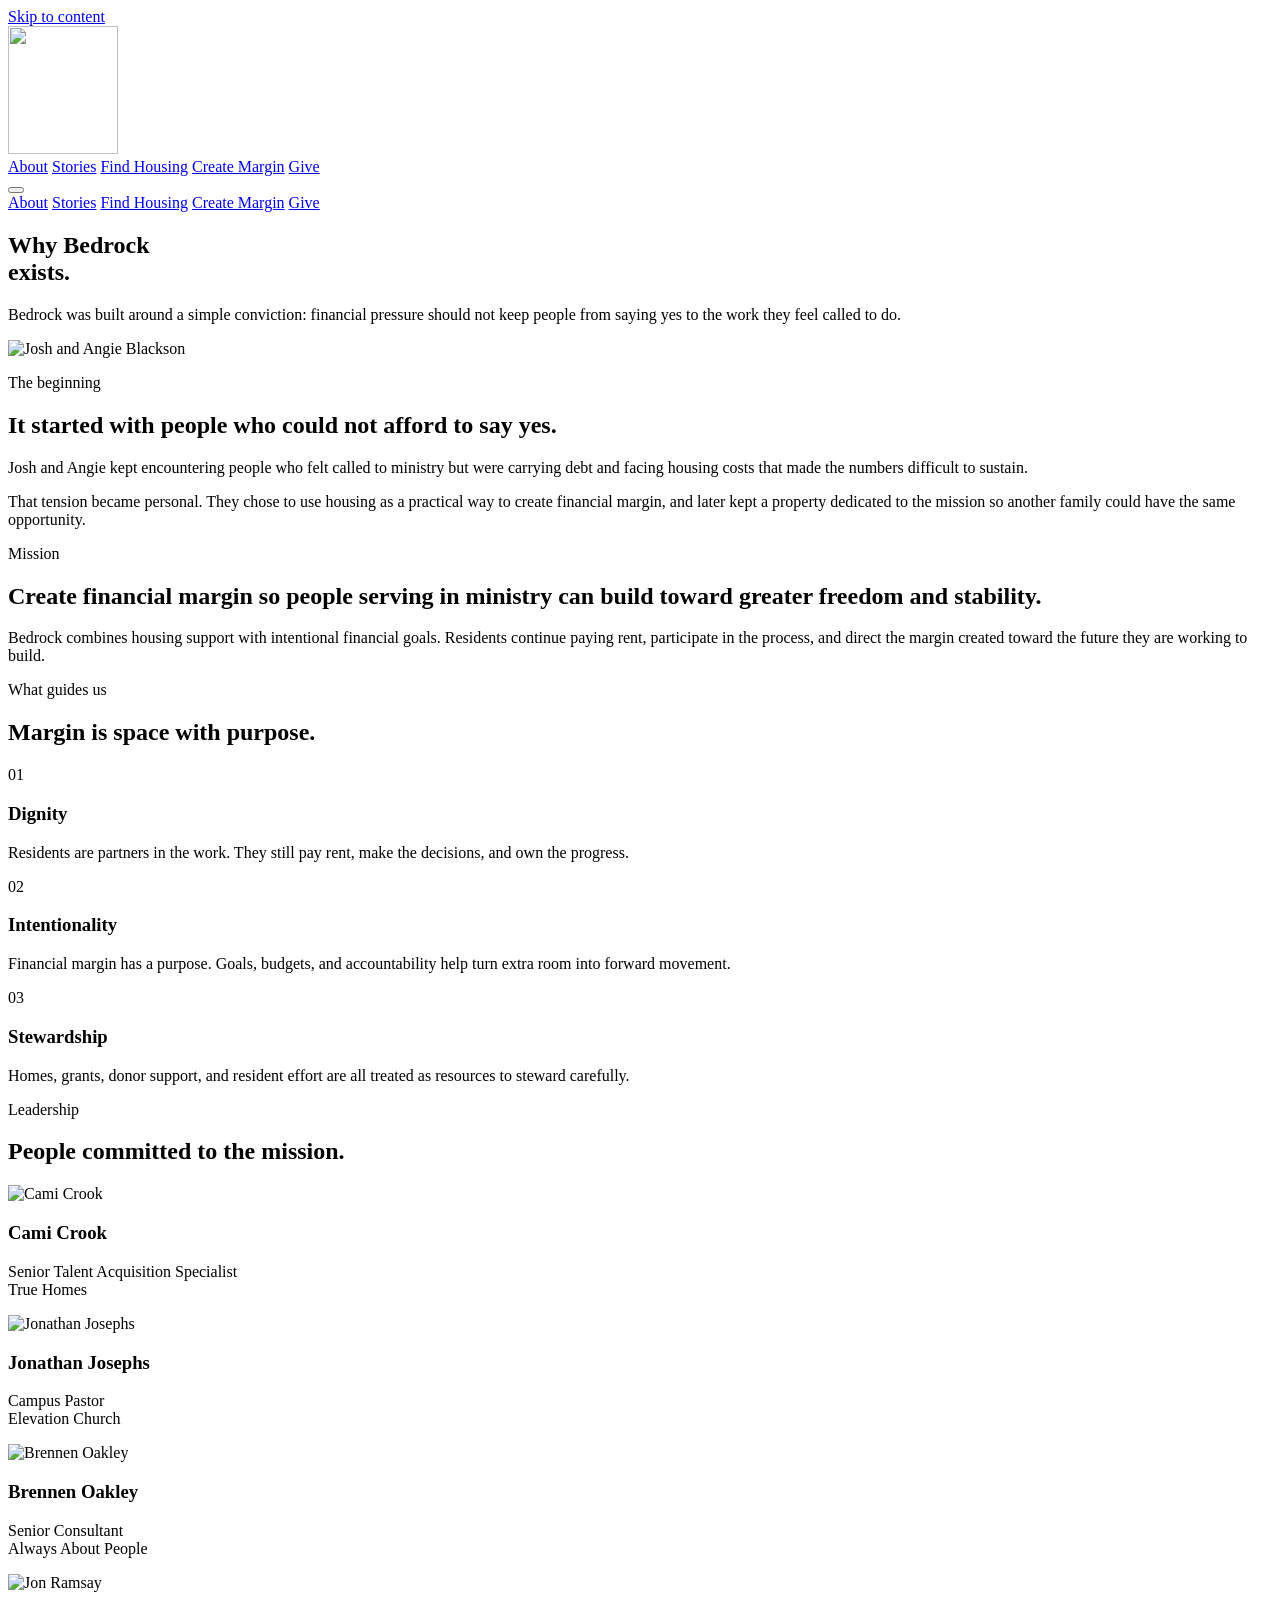
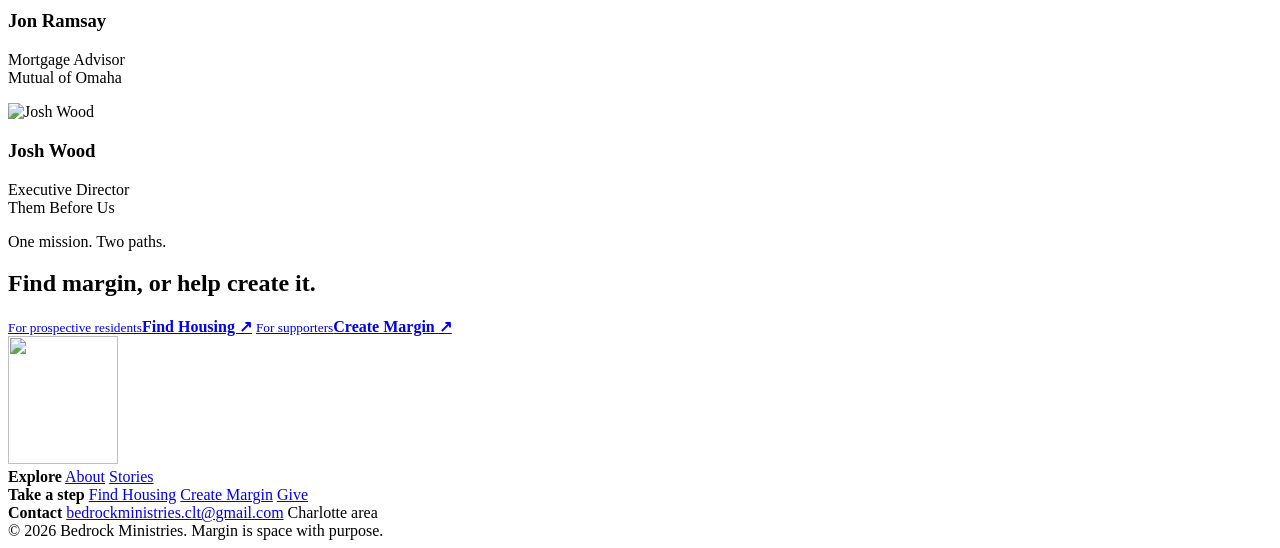
==== about.html @ 6fa2de80 "First Website Upload" ====
<!DOCTYPE html>

<html lang="en">
<head>
<meta charset="utf-8"/>
<meta content="width=device-width, initial-scale=1" name="viewport"/>
<title>About | Bedrock Ministries</title>
<meta content="Learn why Bedrock Ministries exists, meet its founders and board, and understand the mission behind creating financial margin." name="description"/>
<link href="css/styles.css" rel="stylesheet"/>
</head>
<body>
<div class="site-shell"><a class="skip-link" href="#main-content">Skip to content</a>
<header class="site-header">
<div class="wrap header-inner">
<a aria-label="Bedrock Ministries home" class="logo-mark" href="index.html">
<img alt="" decoding="async" height="128" src="images/logo/bedrock-b-blue.svg" width="110"/>
</a>
<nav aria-label="Primary navigation" class="desktop-nav">
<a href="about.html">About</a>
<a href="stories.html">Stories</a>
<a href="find-housing.html">Find Housing</a>
<a href="create-margin.html">Create Margin</a>
<a class="button" href="https://donate.overflow.co/bedrockministries" rel="noopener" target="_blank">Give</a>
</nav>
<button aria-controls="mobile-nav" aria-expanded="false" aria-label="Open navigation" class="menu-toggle" type="button">
<span></span><span></span>
</button>
</div>
<nav aria-label="Mobile navigation" class="mobile-nav" id="mobile-nav">
<a href="about.html">About</a>
<a href="stories.html">Stories</a>
<a href="find-housing.html">Find Housing</a>
<a href="create-margin.html">Create Margin</a>
<a class="button" href="https://donate.overflow.co/bedrockministries" rel="noopener" target="_blank">Give</a>
</nav>
</header>
<main id="main-content">
<section class="page-hero">
<div class="wrap page-hero-grid">
<h1 class="display" data-reveal="">Why Bedrock<br/>exists.</h1>
<div class="side-copy" data-reveal="">
<p>Bedrock was built around a simple conviction: financial pressure should not keep people from saying yes to the work they feel called to do.</p>
</div>
</div>
</section>
<section class="section-tight">
<div class="wrap photo-copy" data-reveal="">
<div class="photo"><img alt="Josh and Angie Blackson" decoding="async" height="902" loading="lazy" src="images/founders/josh-angie.webp" width="1200"/></div>
<div class="copy stone-section">
<p class="eyebrow">The beginning</p>
<h2>It started with people who could not afford to say yes.</h2>
<p>Josh and Angie kept encountering people who felt called to ministry but were carrying debt and facing housing costs that made the numbers difficult to sustain.</p>
<p>That tension became personal. They chose to use housing as a practical way to create financial margin, and later kept a property dedicated to the mission so another family could have the same opportunity.</p>
</div>
</div>
</section>
<section class="section">
<div class="wrap">
<div class="split">
<p class="eyebrow" data-reveal="">Mission</p>
<div class="split-copy" data-reveal="">
<h2 class="display">Create financial margin so people serving in ministry can build toward greater freedom and stability.</h2>
<p>Bedrock combines housing support with intentional financial goals. Residents continue paying rent, participate in the process, and direct the margin created toward the future they are working to build.</p>
</div>
</div>
</div>
</section>
<section class="section blue-section">
<div class="wrap">
<div class="split mb-70">
<p class="eyebrow" data-reveal="">What guides us</p>
<h2 class="display" data-reveal="">Margin is space with purpose.</h2>
</div>
<div class="rule-grid three" data-reveal="">
<div class="rule-card"><span class="num">01</span><h3>Dignity</h3><p>Residents are partners in the work. They still pay rent, make the decisions, and own the progress.</p></div>
<div class="rule-card"><span class="num">02</span><h3>Intentionality</h3><p>Financial margin has a purpose. Goals, budgets, and accountability help turn extra room into forward movement.</p></div>
<div class="rule-card"><span class="num">03</span><h3>Stewardship</h3><p>Homes, grants, donor support, and resident effort are all treated as resources to steward carefully.</p></div>
</div>
</div>
</section>
<section class="section">
<div class="wrap">
<div class="split mb-70">
<p class="eyebrow" data-reveal="">Leadership</p>
<h2 class="display" data-reveal="">People committed to the mission.</h2>
</div>
<div class="board-grid">
<article class="board-card" data-reveal=""><img alt="Cami Crook" decoding="async" height="541" loading="lazy" src="images/board/cami-crook.webp" width="720"/><h3>Cami Crook</h3><p>Senior Talent Acquisition Specialist<br/>True Homes</p></article>
<article class="board-card" data-reveal=""><img alt="Jonathan Josephs" decoding="async" height="541" loading="lazy" src="images/board/jonathan-josephs.webp" width="720"/><h3>Jonathan Josephs</h3><p>Campus Pastor<br/>Elevation Church</p></article>
<article class="board-card" data-reveal=""><img alt="Brennen Oakley" decoding="async" height="541" loading="lazy" src="images/board/brennen-oakley.webp" width="719"/><h3>Brennen Oakley</h3><p>Senior Consultant<br/>Always About People</p></article>
<article class="board-card" data-reveal=""><img alt="Jon Ramsay" decoding="async" height="541" loading="lazy" src="images/board/jon-ramsay.webp" width="720"/><h3>Jon Ramsay</h3><p>Mortgage Advisor<br/>Mutual of Omaha</p></article>
<article class="board-card" data-reveal=""><img alt="Josh Wood" decoding="async" height="541" loading="lazy" src="images/board/josh-wood.webp" width="720"/><h3>Josh Wood</h3><p>Executive Director<br/>Them Before Us</p></article>
</div>
</div>
</section>
<section class="cta-panel">
<div class="wrap">
<p class="eyebrow" data-reveal="">One mission. Two paths.</p>
<h2 class="display" data-reveal="">Find margin, or help create it.</h2>
<div class="cta-row" data-reveal="">
<a href="find-housing.html"><small>For prospective residents</small><strong>Find Housing <span>↗</span></strong></a>
<a href="create-margin.html"><small>For supporters</small><strong>Create Margin <span>↗</span></strong></a>
</div>
</div>
</section>
</main>
<footer class="site-footer">
<div class="wrap">
<div class="footer-top">
<a aria-label="Bedrock Ministries home" class="footer-mark" href="index.html">
<img alt="" decoding="async" height="128" src="images/logo/bedrock-b-cream.svg" width="110"/>
</a>
<div class="footer-links">
<div class="footer-col">
<strong>Explore</strong>
<a href="about.html">About</a>
<a href="stories.html">Stories</a>
</div>
<div class="footer-col">
<strong>Take a step</strong>
<a href="find-housing.html">Find Housing</a>
<a href="create-margin.html">Create Margin</a>
<a href="https://donate.overflow.co/bedrockministries" rel="noopener" target="_blank">Give</a>
</div>
<div class="footer-col">
<strong>Contact</strong>
<a href="mailto:bedrockministries.clt@gmail.com">bedrockministries.clt@gmail.com</a>
<span>Charlotte area</span>
</div>
</div>
</div>
<div class="footer-bottom">© 2026 Bedrock Ministries. Margin is space with purpose.</div>
</div>
</footer>
</div>
<script src="js/main.js"></script>
</body>
</html>
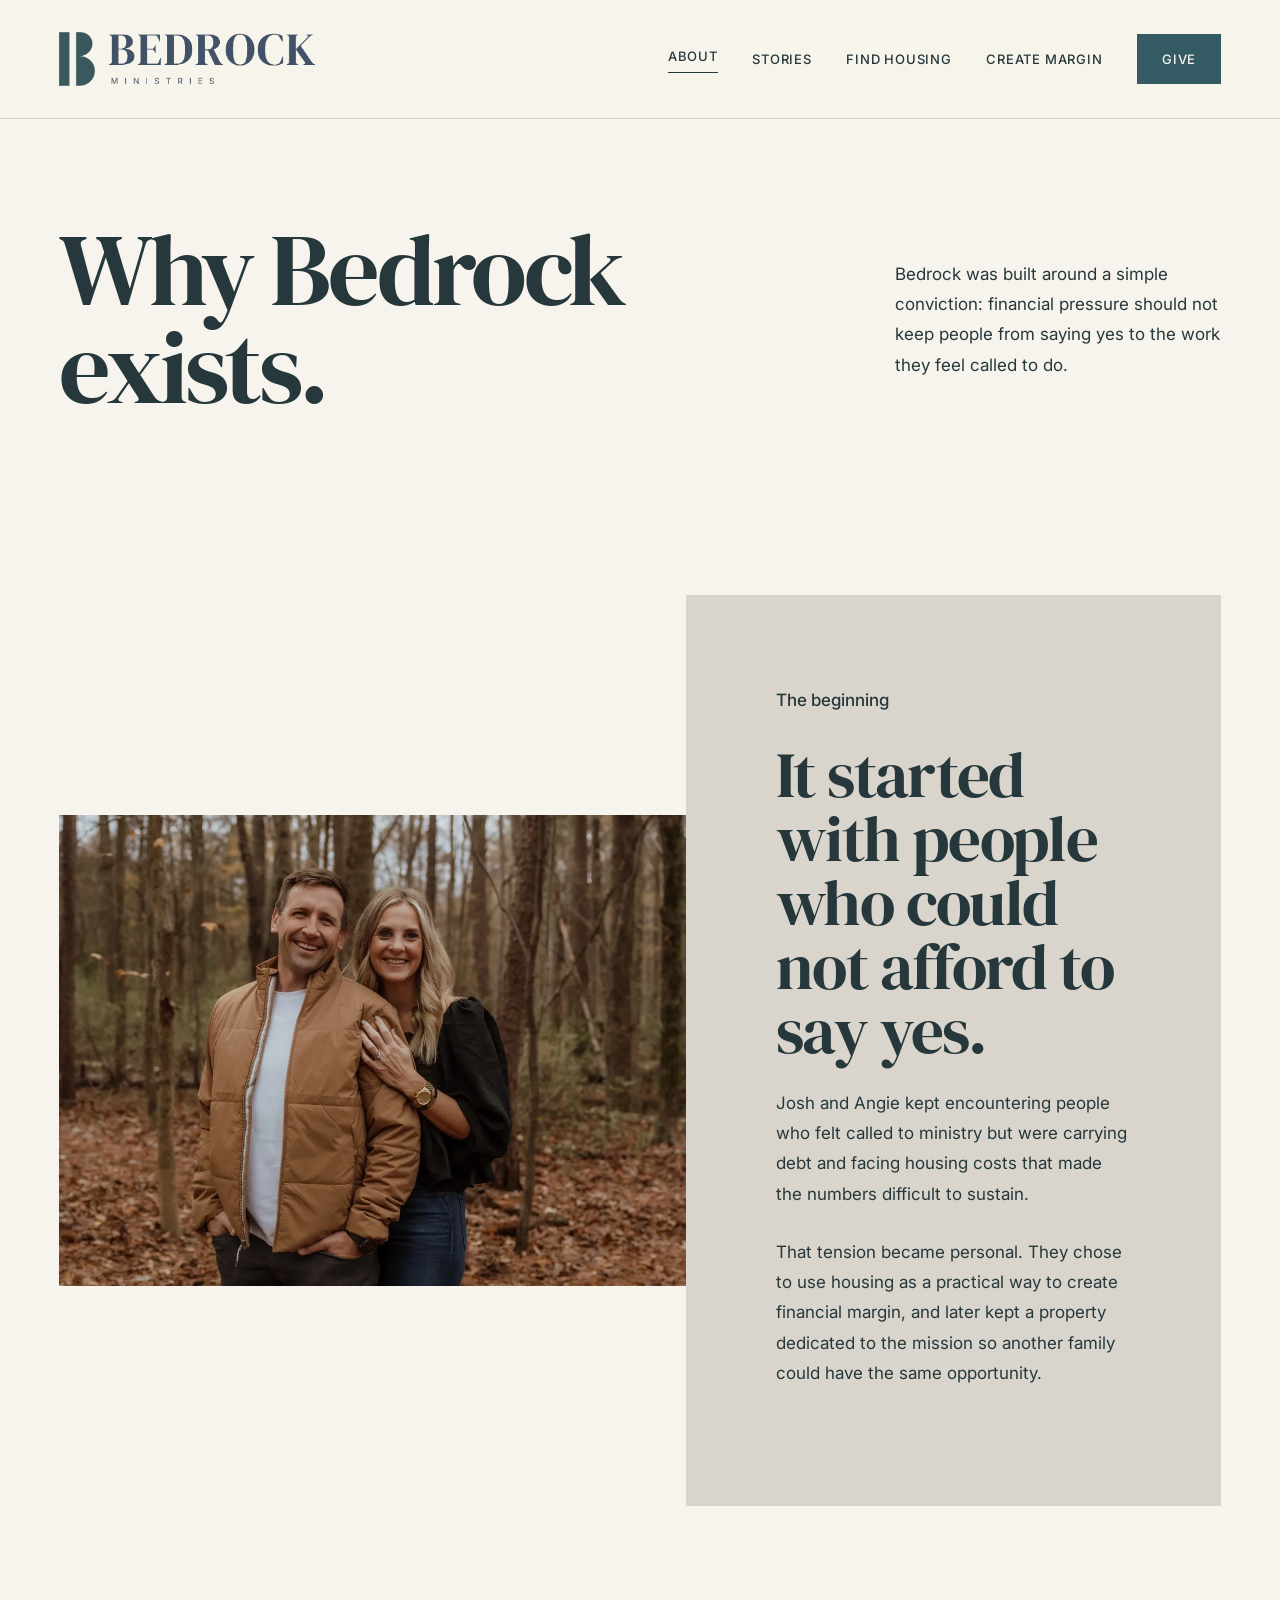
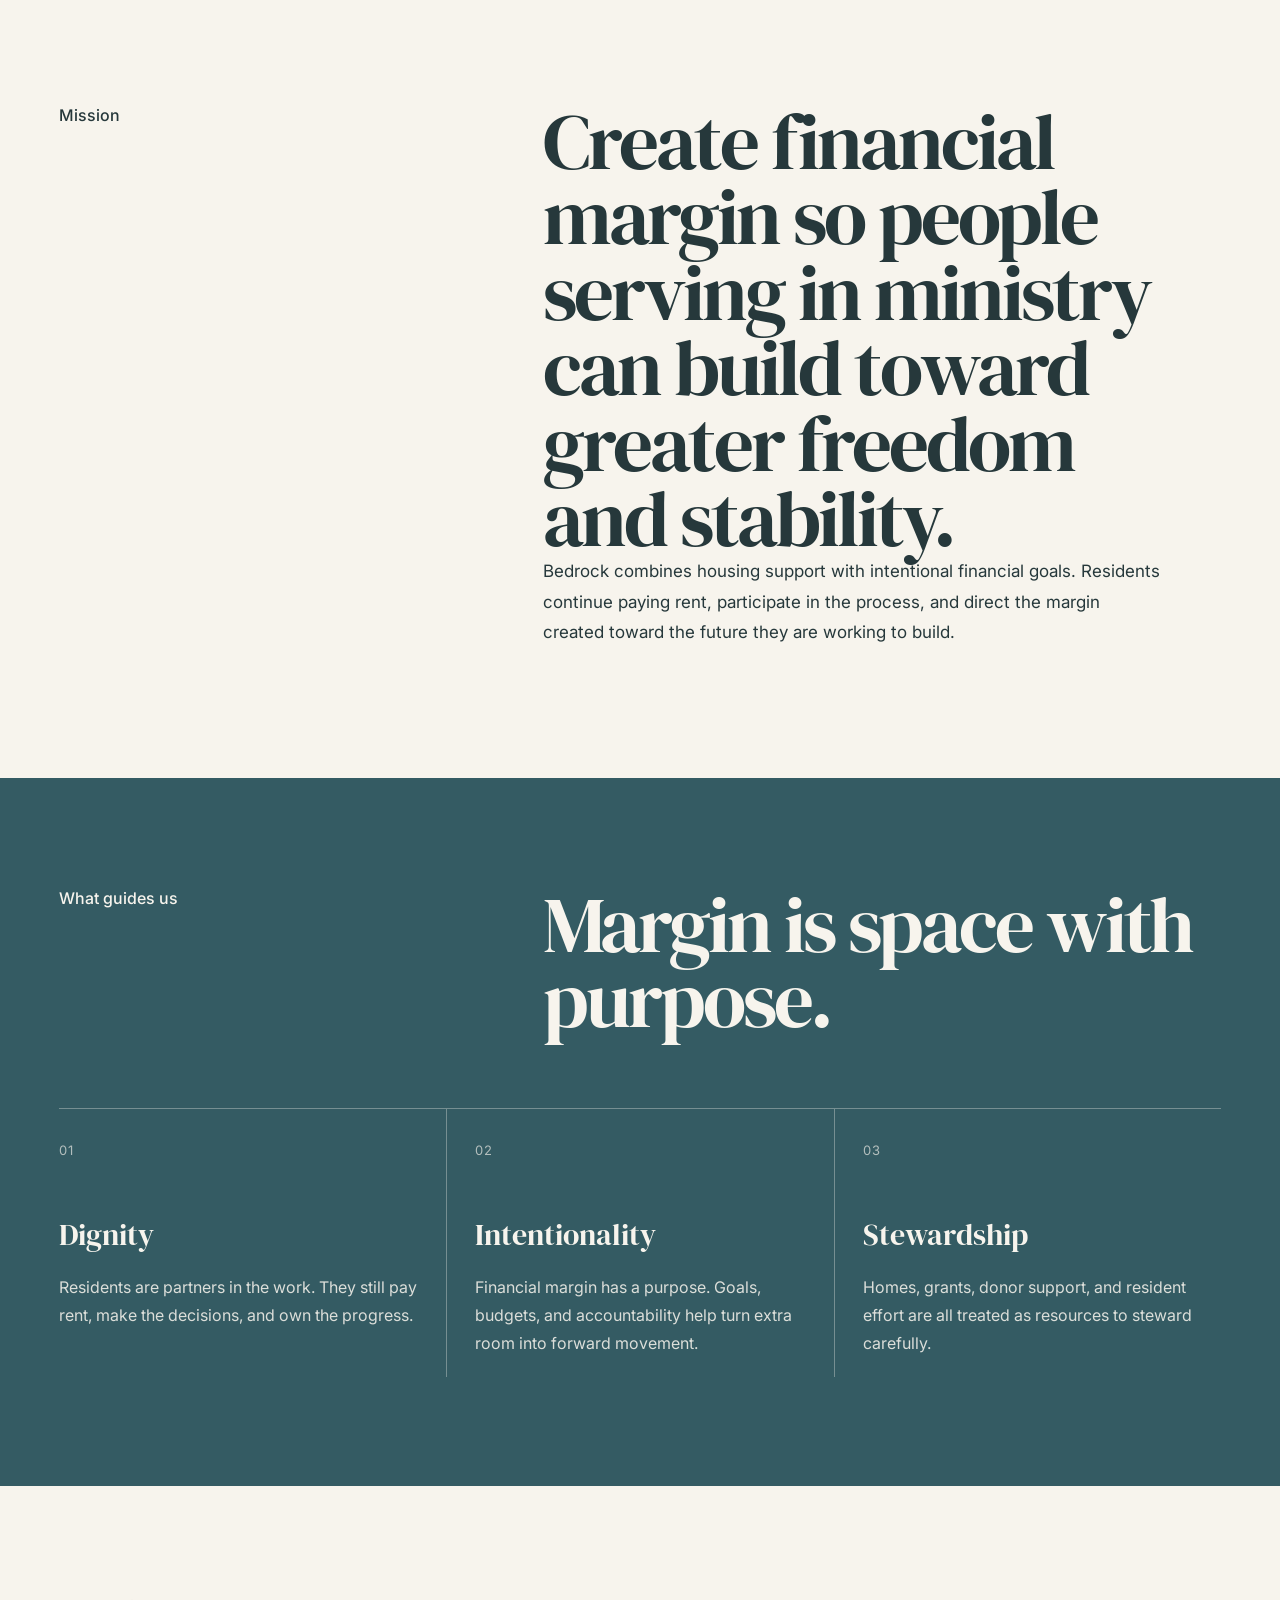
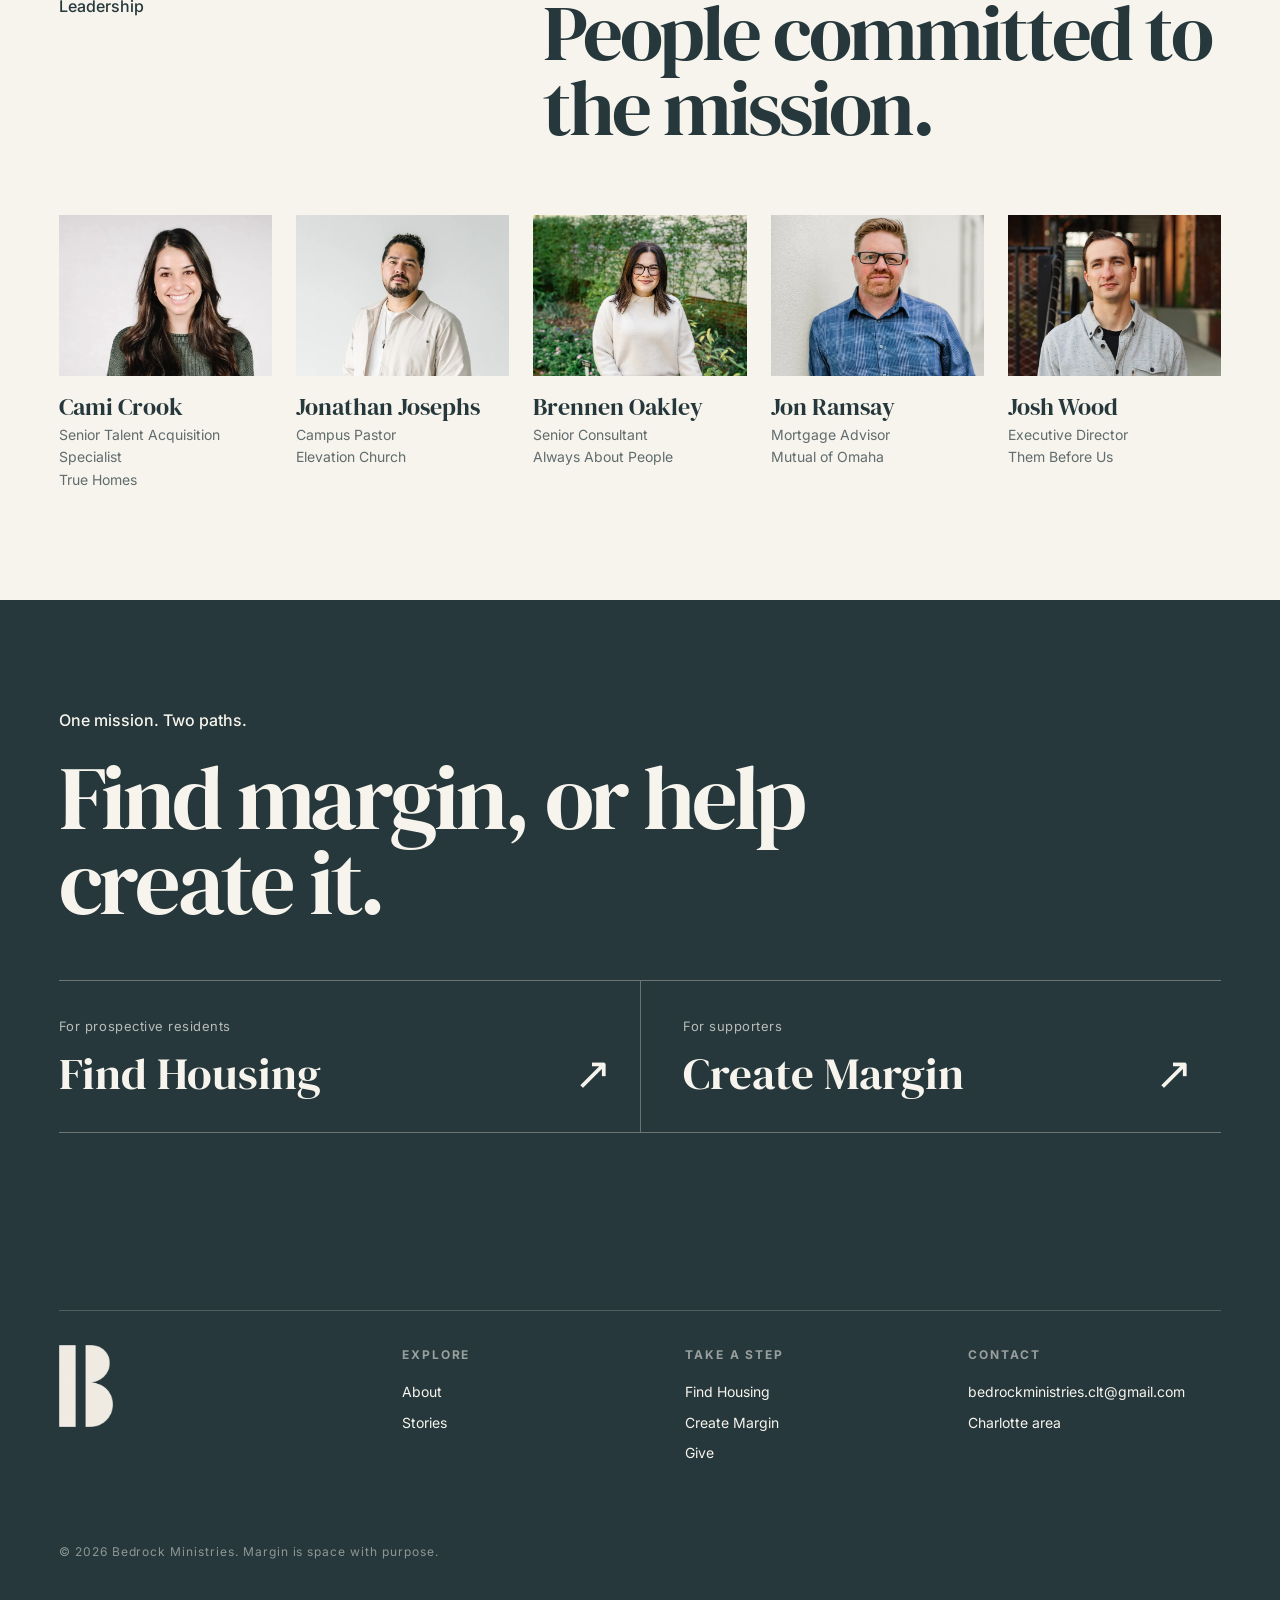
==== commit 29006df7: "second draft web" ====
--- a/about.html
+++ b/about.html
@@ -13,7 +13,7 @@
 <header class="site-header">
 <div class="wrap header-inner">
 <a aria-label="Bedrock Ministries home" class="logo-mark" href="index.html">
-<img alt="" decoding="async" height="128" src="images/logo/bedrock-b-blue.svg" width="110"/>
+<img alt="Bedrock Ministries" decoding="async" height="252" src="images/logo/bedrock-logo-blue.png" width="1200"/>
 </a>
 <nav aria-label="Primary navigation" class="desktop-nav">
 <a href="about.html">About</a>
@@ -47,7 +47,7 @@
 <div class="wrap photo-copy" data-reveal="">
 <div class="photo"><img alt="Josh and Angie Blackson" decoding="async" height="902" loading="lazy" src="images/founders/josh-angie.webp" width="1200"/></div>
 <div class="copy stone-section">
-<p class="eyebrow">The beginning</p>
+<p class="section-label">The beginning</p>
 <h2>It started with people who could not afford to say yes.</h2>
 <p>Josh and Angie kept encountering people who felt called to ministry but were carrying debt and facing housing costs that made the numbers difficult to sustain.</p>
 <p>That tension became personal. They chose to use housing as a practical way to create financial margin, and later kept a property dedicated to the mission so another family could have the same opportunity.</p>
@@ -57,7 +57,7 @@
 <section class="section">
 <div class="wrap">
 <div class="split">
-<p class="eyebrow" data-reveal="">Mission</p>
+<p class="section-label" data-reveal="">Mission</p>
 <div class="split-copy" data-reveal="">
 <h2 class="display">Create financial margin so people serving in ministry can build toward greater freedom and stability.</h2>
 <p>Bedrock combines housing support with intentional financial goals. Residents continue paying rent, participate in the process, and direct the margin created toward the future they are working to build.</p>
@@ -68,7 +68,7 @@
 <section class="section blue-section">
 <div class="wrap">
 <div class="split mb-70">
-<p class="eyebrow" data-reveal="">What guides us</p>
+<p class="section-label" data-reveal="">What guides us</p>
 <h2 class="display" data-reveal="">Margin is space with purpose.</h2>
 </div>
 <div class="rule-grid three" data-reveal="">
@@ -81,7 +81,7 @@
 <section class="section">
 <div class="wrap">
 <div class="split mb-70">
-<p class="eyebrow" data-reveal="">Leadership</p>
+<p class="section-label" data-reveal="">Leadership</p>
 <h2 class="display" data-reveal="">People committed to the mission.</h2>
 </div>
 <div class="board-grid">
@@ -95,7 +95,7 @@
 </section>
 <section class="cta-panel">
 <div class="wrap">
-<p class="eyebrow" data-reveal="">One mission. Two paths.</p>
+<p class="section-label" data-reveal="">One mission. Two paths.</p>
 <h2 class="display" data-reveal="">Find margin, or help create it.</h2>
 <div class="cta-row" data-reveal="">
 <a href="find-housing.html"><small>For prospective residents</small><strong>Find Housing <span>↗</span></strong></a>
@@ -108,7 +108,7 @@
 <div class="wrap">
 <div class="footer-top">
 <a aria-label="Bedrock Ministries home" class="footer-mark" href="index.html">
-<img alt="" decoding="async" height="128" src="images/logo/bedrock-b-cream.svg" width="110"/>
+<img alt="Bedrock Ministries" decoding="async" height="909" src="images/logo/bedrock-b-cream.png" width="592"/>
 </a>
 <div class="footer-links">
 <div class="footer-col">
--- a/css/styles.css
+++ b/css/styles.css
@@ -0,0 +1,1004 @@
+
+@import url('https://fonts.googleapis.com/css2?family=DM+Serif+Display:ital@0;1&family=Inter:wght@300;400;500;600&display=swap');
+
+:root {
+  --blue: #345B63;
+  --slate: #26383B;
+  --cream: #F7F4ED;
+  --sage: #8E9D83;
+  --clay: #99725F;
+  --stone: #D9D5CC;
+  --white: #FFFFFF;
+  --serif: 'DM Serif Display', Georgia, serif;
+  --sans: 'Inter', Arial, sans-serif;
+  --max: 1400px;
+  --gutter: clamp(22px, 5vw, 78px);
+  --section: clamp(86px, 10vw, 160px);
+}
+
+* { box-sizing: border-box; }
+html { scroll-behavior: smooth; }
+html, body { width: 100%; }
+body {
+  margin: 0;
+  background: var(--cream);
+  color: var(--slate);
+  font-family: var(--sans);
+  line-height: 1.65;
+  text-rendering: optimizeLegibility;
+}
+body.menu-open { overflow: hidden; }
+img { max-width: 100%; }
+a { color: inherit; text-decoration: none; }
+button, input, textarea, select { font: inherit; }
+
+
+.skip-link {
+  position: fixed;
+  top: 12px;
+  left: 12px;
+  z-index: 1000;
+  padding: 10px 14px;
+  background: var(--slate);
+  color: var(--cream);
+  font-size: 12px;
+  transform: translateY(-160%);
+  transition: transform .18s ease;
+}
+.skip-link:focus { transform: translateY(0); }
+
+:where(a, button, summary):focus-visible {
+  outline: 2px solid var(--clay);
+  outline-offset: 4px;
+}
+
+.desktop-nav a[aria-current="page"]:not(.button) {
+  border-bottom: 1px solid currentColor;
+  padding-bottom: 5px;
+}
+
+.menu-toggle[aria-expanded="true"] span:first-child { transform: translateY(3.5px) rotate(45deg); }
+.menu-toggle[aria-expanded="true"] span:last-child { transform: translateY(-3.5px) rotate(-45deg); }
+
+.site-shell { min-height: 100vh; overflow-x: clip; }
+.wrap { width: min(var(--max), calc(100% - (var(--gutter) * 2))); margin: 0 auto; }
+
+.eyebrow {
+  display: inline-flex;
+  align-items: center;
+  gap: 16px;
+  margin: 0 0 28px;
+  font-size: 11px;
+  font-weight: 600;
+  letter-spacing: .18em;
+  text-transform: uppercase;
+}
+.eyebrow::after {
+  content: "";
+  width: 58px;
+  height: 1px;
+  background: currentColor;
+  opacity: .32;
+}
+.display {
+  font-family: var(--serif);
+  font-weight: 400;
+  letter-spacing: -.038em;
+  line-height: .95;
+}
+.text-link {
+  display: inline-flex;
+  align-items: center;
+  gap: 12px;
+  padding-bottom: 4px;
+  border-bottom: 1px solid currentColor;
+  font-size: 12px;
+  font-weight: 600;
+  letter-spacing: .12em;
+  text-transform: uppercase;
+  transition: gap .2s ease, opacity .2s ease;
+}
+.text-link:hover { gap: 18px; opacity: .72; }
+
+.button {
+  display: inline-flex;
+  justify-content: center;
+  align-items: center;
+  gap: 10px;
+  min-height: 48px;
+  padding: 0 22px;
+  border: 1px solid var(--blue);
+  background: var(--blue);
+  color: var(--cream);
+  font-size: 11px;
+  font-weight: 600;
+  letter-spacing: .12em;
+  text-transform: uppercase;
+  transition: transform .2s ease, background .2s ease;
+}
+.button:hover { transform: translateY(-1px); background: var(--slate); }
+.button.light { border-color: var(--cream); background: var(--cream); color: var(--slate); }
+.button.outline { background: transparent; color: var(--slate); }
+
+/* Header */
+.site-header {
+  position: relative;
+  z-index: 50;
+  border-bottom: 1px solid rgba(38,56,59,.17);
+  background: rgba(247,244,237,.97);
+}
+.header-inner {
+  min-height: 92px;
+  display: flex;
+  align-items: center;
+  justify-content: space-between;
+  gap: 38px;
+}
+.logo-mark {
+  display: block;
+  width: 46px;
+  height: 54px;
+  flex: 0 0 auto;
+}
+.logo-mark img { width: 100%; height: 100%; display: block; }
+.desktop-nav { display: flex; align-items: center; gap: clamp(20px, 2.7vw, 43px); }
+.desktop-nav a {
+  font-size: 11px;
+  font-weight: 500;
+  letter-spacing: .08em;
+  text-transform: uppercase;
+}
+.desktop-nav a:not(.button):hover { opacity: .6; }
+.desktop-nav .button { min-height: 44px; padding-inline: 19px; }
+.menu-toggle {
+  display: none;
+  width: 44px;
+  height: 44px;
+  border: 0;
+  background: transparent;
+  cursor: pointer;
+  color: var(--slate);
+}
+.menu-toggle span {
+  display: block;
+  width: 25px;
+  height: 1px;
+  margin: 6px auto;
+  background: currentColor;
+  transition: transform .2s ease;
+}
+.mobile-nav {
+  display: none;
+  max-height: calc(100vh - 76px);
+  overflow-y: auto;
+  padding: 24px var(--gutter) 42px;
+  border-top: 1px solid rgba(38,56,59,.14);
+  background: var(--cream);
+}
+.mobile-nav a {
+  display: block;
+  padding: 15px 0;
+  border-bottom: 1px solid rgba(38,56,59,.12);
+  font-family: var(--serif);
+  font-size: 31px;
+}
+.mobile-nav .button {
+  display: flex;
+  margin-top: 22px;
+  font-family: var(--sans);
+  font-size: 11px;
+  border-bottom: 1px solid var(--blue);
+}
+
+/* Generic page hero */
+.page-hero {
+  padding: clamp(70px, 9vw, 135px) 0 clamp(68px, 8vw, 112px);
+}
+.page-hero-grid {
+  display: grid;
+  grid-template-columns: minmax(0,1.55fr) minmax(280px,.7fr);
+  gap: clamp(55px, 9vw, 150px);
+  align-items: end;
+}
+.page-hero h1 {
+  margin: 0;
+  max-width: 950px;
+  font-size: clamp(62px, 8vw, 128px);
+}
+.page-hero .side-copy { max-width: 390px; padding-bottom: 8px; }
+.page-hero .side-copy p { margin: 0 0 28px; font-size: 15px; line-height: 1.8; }
+
+.full-bleed-image,
+.hero-image {
+  width: min(var(--max), calc(100% - (var(--gutter) * 2)));
+  margin: 0 auto;
+  overflow: hidden;
+}
+.hero-image { height: clamp(390px, 53vw, 730px); }
+.hero-image img, .full-bleed-image img {
+  width: 100%; height: 100%; object-fit: cover; display: block;
+}
+
+.section { padding: var(--section) 0; }
+.section-tight { padding: clamp(70px, 8vw, 110px) 0; }
+.blue-section { background: var(--blue); color: var(--cream); }
+.slate-section { background: var(--slate); color: var(--cream); }
+.stone-section { background: var(--stone); }
+.sage-section { background: var(--sage); color: var(--slate); }
+
+.split {
+  display: grid;
+  grid-template-columns: .72fr 1.28fr;
+  gap: clamp(50px, 8vw, 130px);
+  align-items: start;
+}
+.split h2 {
+  margin: 0;
+  font-size: clamp(50px, 6.2vw, 90px);
+}
+.split-copy { max-width: 620px; }
+.split-copy p { margin: 0 0 22px; font-size: 15px; line-height: 1.85; }
+
+.rule-grid {
+  display: grid;
+  border-top: 1px solid rgba(38,56,59,.28);
+}
+.rule-grid.four { grid-template-columns: repeat(4, 1fr); }
+.rule-grid.three { grid-template-columns: repeat(3, 1fr); }
+.rule-card { padding: 30px 28px 20px 0; min-height: 250px; }
+.rule-card + .rule-card { padding-left: 28px; border-left: 1px solid rgba(38,56,59,.28); }
+.blue-section .rule-grid, .slate-section .rule-grid { border-color: rgba(247,244,237,.34); }
+.blue-section .rule-card + .rule-card, .slate-section .rule-card + .rule-card { border-color: rgba(247,244,237,.34); }
+.rule-card .num {
+  display: block;
+  margin-bottom: 48px;
+  font-size: 10px;
+  letter-spacing: .18em;
+  opacity: .65;
+}
+.rule-card h3 {
+  margin: 0 0 14px;
+  font-family: var(--serif);
+  font-size: 30px;
+  font-weight: 400;
+}
+.rule-card p { margin: 0; font-size: 13px; line-height: 1.75; opacity: .86; }
+
+.photo-copy {
+  display: grid;
+  grid-template-columns: 1.08fr .92fr;
+  min-height: 680px;
+}
+.photo-copy.reverse { grid-template-columns: .92fr 1.08fr; }
+.photo-copy .photo { min-height: 600px; }
+.photo-copy .photo img { width: 100%; height: 100%; object-fit: cover; display: block; }
+.photo-copy .copy {
+  display: flex;
+  flex-direction: column;
+  justify-content: center;
+  padding: clamp(50px, 7vw, 105px);
+}
+.photo-copy .copy h2 {
+  margin: 0 0 25px;
+  font-family: var(--serif);
+  font-size: clamp(46px, 5.1vw, 74px);
+  font-weight: 400;
+  line-height: .98;
+  letter-spacing: -.025em;
+}
+.photo-copy .copy p { max-width: 500px; margin: 0 0 28px; font-size: 14px; line-height: 1.85; }
+
+.stat-row {
+  display: grid;
+  grid-template-columns: repeat(3, 1fr);
+  border-top: 1px solid var(--stone);
+  border-bottom: 1px solid var(--stone);
+}
+.stat { padding: 35px 32px 35px 0; }
+.stat + .stat { padding-left: 32px; border-left: 1px solid var(--stone); }
+.stat strong {
+  display: block;
+  margin-bottom: 10px;
+  font-family: var(--serif);
+  font-size: clamp(38px, 5vw, 70px);
+  font-weight: 400;
+  line-height: 1;
+}
+.stat span { font-size: 12px; line-height: 1.6; }
+
+.story-grid {
+  display: grid;
+  grid-template-columns: repeat(2, 1fr);
+  gap: clamp(55px, 7vw, 105px);
+}
+.story-card { border-top: 1px solid var(--stone); padding-top: 18px; }
+.story-card img { width: 100%; aspect-ratio: 4 / 3.2; object-fit: cover; display: block; margin-bottom: 30px; }
+.story-card .meta { display: block; margin-bottom: 16px; padding-left: 10px; border-left: 3px solid var(--clay); color: var(--slate); font-size: 10px; font-weight: 600; letter-spacing: .16em; text-transform: uppercase; }
+.story-card h2 { margin: 0 0 17px; font-family: var(--serif); font-size: clamp(38px, 4.4vw, 58px); font-weight: 400; line-height: 1; }
+.story-card p { margin: 0; max-width: 580px; font-size: 14px; line-height: 1.8; }
+
+.board-grid {
+  display: grid;
+  grid-template-columns: repeat(5, 1fr);
+  gap: 24px;
+}
+.board-card img { width: 100%; aspect-ratio: 4 / 3; object-fit: cover; display: block; margin-bottom: 18px; }
+.board-card h3 { margin: 0 0 5px; font-family: var(--serif); font-size: 24px; font-weight: 400; line-height: 1.05; }
+.board-card p { margin: 0; font-size: 11px; line-height: 1.55; color: rgba(38,56,59,.72); }
+
+.process {
+  counter-reset: step;
+  display: grid;
+  grid-template-columns: repeat(4, 1fr);
+  border-top: 1px solid rgba(38,56,59,.3);
+}
+.process-item {
+  counter-increment: step;
+  position: relative;
+  min-height: 260px;
+  padding: 32px 28px 25px 0;
+}
+.process-item + .process-item { padding-left: 28px; border-left: 1px solid rgba(38,56,59,.3); }
+.process-item::before {
+  content: "0" counter(step);
+  display: block;
+  margin-bottom: 50px;
+  color: var(--clay);
+  font-size: 10px;
+  font-weight: 600;
+  letter-spacing: .18em;
+}
+.process-item h3 { margin: 0 0 13px; font-family: var(--serif); font-size: 29px; font-weight: 400; }
+.process-item p { margin: 0; font-size: 13px; line-height: 1.75; }
+
+.faq { border-top: 1px solid var(--stone); }
+.faq details { border-bottom: 1px solid var(--stone); }
+.faq summary {
+  list-style: none;
+  cursor: pointer;
+  position: relative;
+  padding: 27px 48px 27px 0;
+  font-family: var(--serif);
+  font-size: 25px;
+}
+.faq summary::-webkit-details-marker { display: none; }
+.faq summary::after {
+  content: "+";
+  position: absolute;
+  top: 25px; right: 0;
+  font-family: var(--sans);
+  font-size: 22px; font-weight: 300;
+}
+.faq details[open] summary::after { content: "–"; }
+.faq details p { max-width: 780px; margin: 0; padding: 0 0 28px; font-size: 14px; line-height: 1.8; }
+
+.path-grid { display: grid; grid-template-columns: 1fr 1fr; gap: clamp(40px, 6vw, 90px); }
+.path-card { border-top: 1px solid var(--stone); padding-top: 18px; }
+.path-card .meta { display: block; margin-bottom: 26px; padding-left: 10px; border-left: 3px solid var(--clay); color: var(--slate); font-size: 10px; font-weight: 600; letter-spacing: .16em; text-transform: uppercase; }
+.path-card img { width: 100%; aspect-ratio: 1.2 / 1; object-fit: cover; display: block; margin-bottom: 32px; }
+.path-card h2 { margin: 0 0 16px; font-family: var(--serif); font-size: clamp(40px,4.5vw,62px); font-weight: 400; line-height: 1; }
+.path-card p { max-width: 520px; margin: 0 0 26px; font-size: 14px; line-height: 1.8; }
+
+.cta-panel { padding: var(--section) 0; background: var(--slate); color: var(--cream); }
+.cta-panel h2 { max-width: 900px; margin: 0 0 55px; font-size: clamp(54px,7vw,100px); }
+.cta-row {
+  display: grid;
+  grid-template-columns: 1fr 1fr;
+  border-top: 1px solid rgba(247,244,237,.32);
+  border-bottom: 1px solid rgba(247,244,237,.32);
+}
+.cta-row a { display: block; padding: 34px 28px 34px 0; transition: opacity .2s ease; }
+.cta-row a + a { padding-left: 42px; border-left: 1px solid rgba(247,244,237,.32); }
+.cta-row a:hover { opacity: .7; }
+.cta-row small { display: block; margin-bottom: 11px; font-size: 9px; letter-spacing: .17em; text-transform: uppercase; opacity: .7; }
+.cta-row strong { display: flex; align-items: center; justify-content: space-between; gap: 30px; font-family: var(--serif); font-size: clamp(28px,3.5vw,48px); font-weight: 400; line-height: 1.1; }
+
+.site-footer { padding: 68px 0 40px; background: var(--slate); color: var(--cream); }
+.footer-top {
+  display: grid;
+  grid-template-columns: .5fr 1.5fr;
+  gap: 70px;
+  align-items: start;
+  padding-top: 34px;
+  border-top: 1px solid rgba(247,244,237,.2);
+}
+.footer-mark { width: 62px; }
+.footer-mark img { width: 100%; display: block; }
+.footer-links { display: grid; grid-template-columns: repeat(3, 1fr); gap: 30px; }
+.footer-col strong { display: block; margin-bottom: 16px; font-size: 10px; letter-spacing: .16em; text-transform: uppercase; opacity: .55; }
+.footer-col a, .footer-col span { display: block; margin: 8px 0; font-size: 12px; line-height: 1.55; }
+.footer-bottom { margin-top: 70px; font-size: 10px; letter-spacing: .08em; opacity: .5; }
+
+/* Home */
+.home-hero { padding: clamp(72px,9vw,135px) 0 0; }
+.home-hero-grid {
+  display: grid;
+  grid-template-columns: minmax(0,1.7fr) minmax(260px,.65fr);
+  gap: clamp(55px,9vw,145px);
+  align-items: end;
+  padding-bottom: clamp(60px,7vw,105px);
+}
+.home-hero h1 { margin: 0; max-width: 870px; font-size: clamp(68px,8.4vw,133px); }
+.home-hero-side { max-width: 355px; padding-bottom: 7px; }
+.home-hero-side p { margin: 0 0 30px; font-size: 15px; line-height: 1.75; }
+.home-hero-image { height: clamp(390px,53vw,720px); }
+
+.model-heading { max-width: 1030px; margin-bottom: clamp(70px,9vw,125px); }
+.model-heading h2 { margin: 0; font-size: clamp(52px,7vw,98px); }
+
+/* Utility */
+.kicker { color: var(--slate); font-size: 11px; font-weight: 600; letter-spacing: .16em; text-transform: uppercase; }
+.note { font-size: 12px; opacity: .7; }
+.center { text-align: center; }
+.mt-50 { margin-top: 50px; }
+.mb-70 { margin-bottom: 70px; }
+
+.js [data-reveal] { opacity: 0; transform: translateY(16px); transition: opacity .55s ease, transform .55s ease; }
+.js [data-reveal].visible { opacity: 1; transform: translateY(0); }
+@media (prefers-reduced-motion: reduce) {
+  html { scroll-behavior: auto; }
+  .js [data-reveal] { opacity: 1; transform: none; transition: none; }
+}
+
+@media (max-width: 1050px) {
+  .board-grid { grid-template-columns: repeat(3, 1fr); row-gap: 45px; }
+}
+
+@media (max-width: 900px) {
+  .desktop-nav { display: none; }
+  .menu-toggle { display: block; }
+  .mobile-nav.open { display: block; }
+  .page-hero-grid, .home-hero-grid, .split { grid-template-columns: 1fr; }
+  .page-hero-grid, .home-hero-grid { gap: 38px; }
+  .page-hero .side-copy, .home-hero-side { max-width: 560px; }
+  .rule-grid.four { grid-template-columns: 1fr 1fr; }
+  .rule-card:nth-child(3) { border-left: 0; border-top: 1px solid rgba(38,56,59,.28); }
+  .rule-card:nth-child(4) { border-top: 1px solid rgba(38,56,59,.28); }
+  .blue-section .rule-card:nth-child(3), .blue-section .rule-card:nth-child(4) { border-top-color: rgba(247,244,237,.34); }
+  .photo-copy, .photo-copy.reverse { grid-template-columns: 1fr; }
+  .photo-copy.reverse .photo { order: 0; }
+  .photo-copy.reverse .copy { order: 1; }
+  .process { grid-template-columns: 1fr 1fr; }
+  .process-item:nth-child(3) { border-left: 0; border-top: 1px solid rgba(38,56,59,.3); }
+  .process-item:nth-child(4) { border-top: 1px solid rgba(38,56,59,.3); }
+  .footer-top { grid-template-columns: 1fr; }
+}
+
+@media (max-width: 680px) {
+  :root { --gutter: 22px; }
+  .header-inner { min-height: 76px; }
+  .logo-mark { width: 39px; height: 46px; }
+  .page-hero, .home-hero { padding-top: 62px; }
+  .page-hero h1, .home-hero h1 { font-size: clamp(57px,17vw,82px); }
+  .hero-image, .home-hero-image { height: clamp(250px, 66vw, 360px); }
+  .path-grid, .story-grid, .stat-row, .cta-row { grid-template-columns: 1fr; }
+  .rule-grid.four, .rule-grid.three, .process { grid-template-columns: 1fr; }
+  .rule-card, .rule-card + .rule-card, .process-item, .process-item + .process-item {
+    min-height: auto; padding: 30px 0 38px; border-left: 0;
+    border-top: 1px solid rgba(38,56,59,.28);
+  }
+  .blue-section .rule-card, .blue-section .rule-card + .rule-card { border-top-color: rgba(247,244,237,.34); }
+  .rule-card .num, .process-item::before { margin-bottom: 26px; }
+  .photo-copy .photo { min-height: 0; aspect-ratio: 4 / 3; }
+  .photo-copy .copy { padding: 52px 28px; }
+  .stat, .stat + .stat { padding: 28px 0; border-left: 0; border-top: 1px solid var(--stone); }
+  .board-grid { grid-template-columns: 1fr 1fr; }
+  .cta-row a, .cta-row a + a { padding: 30px 0; border-left: 0; }
+  .cta-row a + a { border-top: 1px solid rgba(247,244,237,.32); }
+  .footer-links { grid-template-columns: 1fr 1fr; }
+}
+
+@media (max-width: 520px) {
+  .footer-links { grid-template-columns: 1fr; gap: 18px; }
+  .board-grid { gap: 18px; }
+}
+
+
+
+/* =========================================================
+   V3 POLISH
+   Larger readable type, real logo treatment, natural photo crops,
+   simpler labels, stronger mobile behavior.
+========================================================= */
+
+:root {
+  --max: 1320px;
+  --gutter: clamp(24px, 4.6vw, 72px);
+  --section: clamp(82px, 8.5vw, 138px);
+}
+
+body {
+  font-size: 17px;
+  line-height: 1.72;
+}
+
+/* Section labels: readable, quiet, no decorative line */
+.section-label {
+  display: block;
+  margin: 0 0 24px;
+  font-size: 16px;
+  line-height: 1.4;
+  font-weight: 500;
+  letter-spacing: 0;
+  text-transform: none;
+  color: inherit;
+}
+.section-label::after { content: none; }
+
+/* Header */
+.header-inner {
+  min-height: 118px;
+}
+.logo-mark {
+  width: clamp(225px, 20vw, 285px);
+  height: auto;
+}
+.logo-mark img {
+  width: 100%;
+  height: auto;
+  display: block;
+}
+.desktop-nav {
+  gap: clamp(24px, 2.7vw, 44px);
+}
+.desktop-nav a {
+  font-size: 13px;
+  letter-spacing: .06em;
+}
+.desktop-nav .button {
+  min-height: 50px;
+  padding-inline: 24px;
+}
+.button {
+  min-height: 52px;
+  padding: 0 24px;
+  font-size: 13px;
+  letter-spacing: .08em;
+}
+.text-link {
+  font-size: 13px;
+  letter-spacing: .07em;
+}
+
+/* More comfortable copy */
+.page-hero .side-copy {
+  max-width: 440px;
+}
+.page-hero .side-copy p,
+.home-hero-side p,
+.split-copy p,
+.photo-copy .copy p,
+.path-card p,
+.story-card p,
+.faq details p {
+  font-size: 17px;
+  line-height: 1.78;
+}
+.rule-card p,
+.process-item p {
+  font-size: 16px;
+  line-height: 1.72;
+}
+.board-card p {
+  font-size: 14px;
+  line-height: 1.6;
+}
+.footer-col a,
+.footer-col span {
+  font-size: 14px;
+  line-height: 1.6;
+}
+.footer-col strong {
+  font-size: 12px;
+}
+.footer-bottom {
+  font-size: 12px;
+}
+
+/* Labels and small utility copy should still be readable */
+.rule-card .num,
+.process-item::before {
+  font-size: 13px;
+  letter-spacing: .08em;
+}
+.story-name {
+  display: block;
+  margin-bottom: 14px;
+  font-size: 16px;
+  font-weight: 500;
+  line-height: 1.4;
+  color: var(--slate);
+}
+.blue-section .story-name,
+.slate-section .story-name {
+  color: inherit;
+}
+.cta-row small {
+  font-size: 13px;
+  letter-spacing: .04em;
+  text-transform: none;
+}
+
+/* Photo handling: preserve the photographs instead of forcing crops */
+.hero-image,
+.home-hero-image {
+  height: auto;
+}
+.hero-image img,
+.home-hero-image img,
+.full-bleed-image img {
+  width: 100%;
+  height: auto;
+  object-fit: contain;
+  display: block;
+}
+.path-grid {
+  align-items: start;
+}
+.path-card img {
+  width: 100%;
+  height: auto;
+  aspect-ratio: auto;
+  object-fit: contain;
+  display: block;
+  margin-bottom: 34px;
+}
+.story-card img {
+  width: 100%;
+  height: auto;
+  aspect-ratio: auto;
+  object-fit: contain;
+  display: block;
+  margin-bottom: 30px;
+}
+.board-card img {
+  width: 100%;
+  height: auto;
+  aspect-ratio: auto;
+  object-fit: contain;
+  display: block;
+  margin-bottom: 18px;
+}
+.photo-copy,
+.photo-copy.reverse {
+  min-height: 0;
+  align-items: center;
+}
+.photo-copy .photo {
+  min-height: 0;
+}
+.photo-copy .photo img {
+  width: 100%;
+  height: auto;
+  object-fit: contain;
+  display: block;
+}
+
+/* Keep paired content visually connected without forcing equal photo crops */
+.path-card {
+  padding-top: 0;
+  border-top: 0;
+}
+.path-card h2 {
+  font-size: clamp(42px, 4vw, 60px);
+  line-height: 1.02;
+}
+.story-card {
+  padding-top: 0;
+  border-top: 0;
+}
+
+/* A little less huge whitespace at extra wide desktop sizes */
+.home-hero {
+  padding-top: clamp(78px, 8vw, 118px);
+}
+.home-hero-grid {
+  padding-bottom: clamp(54px, 6vw, 86px);
+}
+.page-hero {
+  padding: clamp(74px, 8vw, 118px) 0 clamp(64px, 7vw, 96px);
+}
+.section-tight {
+  padding: clamp(64px, 7vw, 96px) 0;
+}
+
+/* Footer logo */
+.footer-mark {
+  width: 54px;
+}
+.footer-mark img {
+  width: 100%;
+  height: auto;
+  display: block;
+}
+
+/* Mobile menu sizing */
+.mobile-nav a {
+  font-size: 30px;
+  line-height: 1.15;
+}
+
+/* Tablet */
+@media (max-width: 900px) {
+  .header-inner {
+    min-height: 100px;
+  }
+  .logo-mark {
+    width: 220px;
+  }
+
+  .page-hero-grid,
+  .home-hero-grid {
+    gap: 30px;
+  }
+
+  .page-hero .side-copy,
+  .home-hero-side {
+    max-width: 620px;
+  }
+
+  .path-grid {
+    gap: 72px;
+  }
+
+  .photo-copy,
+  .photo-copy.reverse {
+    gap: 0;
+  }
+
+  .photo-copy .copy {
+    padding: clamp(44px, 6vw, 72px);
+  }
+}
+
+/* Mobile first refinements */
+@media (max-width: 680px) {
+  :root {
+    --gutter: 20px;
+    --section: 72px;
+  }
+
+  body {
+    font-size: 16.5px;
+  }
+
+  .header-inner {
+    min-height: 92px;
+  }
+
+  .logo-mark {
+    width: min(190px, 62vw);
+    height: auto;
+  }
+
+  .menu-toggle {
+    width: 48px;
+    height: 48px;
+    flex: 0 0 auto;
+  }
+
+  .mobile-nav {
+    max-height: calc(100vh - 92px);
+    padding-top: 16px;
+  }
+
+  .mobile-nav a {
+    padding: 16px 0;
+    font-size: 29px;
+  }
+
+  .page-hero,
+  .home-hero {
+    padding-top: 54px;
+  }
+
+  .page-hero h1,
+  .home-hero h1 {
+    font-size: clamp(54px, 16vw, 76px);
+    line-height: .94;
+  }
+
+  .page-hero .side-copy p,
+  .home-hero-side p,
+  .split-copy p,
+  .photo-copy .copy p,
+  .path-card p,
+  .story-card p,
+  .faq details p {
+    font-size: 16.5px;
+    line-height: 1.72;
+  }
+
+  .rule-card p,
+  .process-item p {
+    font-size: 16px;
+  }
+
+  .section-label {
+    margin-bottom: 18px;
+    font-size: 15px;
+  }
+
+  .split {
+    gap: 28px;
+  }
+
+  .split h2,
+  .model-heading h2 {
+    font-size: clamp(43px, 12.5vw, 61px);
+    line-height: .98;
+  }
+
+  .path-grid,
+  .story-grid {
+    gap: 68px;
+  }
+
+  .path-card h2,
+  .story-card h2 {
+    font-size: clamp(38px, 11vw, 50px);
+  }
+
+  .path-card img,
+  .story-card img,
+  .hero-image img,
+  .home-hero-image img,
+  .photo-copy .photo img,
+  .board-card img {
+    height: auto;
+    object-fit: contain;
+  }
+
+  .photo-copy .copy {
+    padding: 42px 26px;
+  }
+
+  .rule-card,
+  .rule-card + .rule-card,
+  .process-item,
+  .process-item + .process-item {
+    padding: 28px 0 34px;
+  }
+
+  .rule-card .num,
+  .process-item::before {
+    margin-bottom: 18px;
+    font-size: 13px;
+  }
+
+  .cta-panel h2 {
+    margin-bottom: 42px;
+  }
+
+  .cta-row strong {
+    font-size: clamp(29px, 9vw, 40px);
+  }
+
+  .footer-top {
+    gap: 42px;
+  }
+
+  .footer-mark {
+    width: 48px;
+  }
+
+  .footer-bottom {
+    margin-top: 48px;
+  }
+}
+
+@media (max-width: 420px) {
+  .logo-mark {
+    width: 168px;
+  }
+
+  .header-inner {
+    min-height: 86px;
+  }
+
+  .mobile-nav {
+    max-height: calc(100vh - 86px);
+  }
+
+  .page-hero h1,
+  .home-hero h1 {
+    font-size: clamp(50px, 15vw, 66px);
+  }
+
+  .button {
+    width: 100%;
+  }
+}
+
+
+/* =========================================================
+   STORIES V4
+   Full resident testimonials, preserved in their own words.
+========================================================= */
+
+.testimonial-stack {
+  display: grid;
+  gap: clamp(84px, 10vw, 150px);
+}
+
+.testimonial-row {
+  display: grid;
+  grid-template-columns: minmax(0, .95fr) minmax(0, 1.05fr);
+  gap: clamp(48px, 7vw, 105px);
+  align-items: center;
+}
+
+.testimonial-row--reverse .testimonial-photo {
+  order: 2;
+}
+
+.testimonial-row--reverse .testimonial-copy {
+  order: 1;
+}
+
+.testimonial-photo img {
+  width: 100%;
+  height: auto;
+  display: block;
+}
+
+.testimonial-copy {
+  max-width: 680px;
+}
+
+.testimonial-copy .story-name {
+  margin-bottom: 18px;
+}
+
+.testimonial-copy h2 {
+  margin: 0 0 26px;
+  font-size: clamp(44px, 5vw, 72px);
+  line-height: .98;
+}
+
+.testimonial-copy p {
+  margin: 0 0 20px;
+  font-size: 18px;
+  line-height: 1.8;
+}
+
+.testimonial-copy p:last-child {
+  margin-bottom: 0;
+}
+
+@media (max-width: 900px) {
+  .testimonial-row,
+  .testimonial-row--reverse {
+    grid-template-columns: 1fr;
+    gap: 34px;
+  }
+
+  .testimonial-row--reverse .testimonial-photo,
+  .testimonial-row--reverse .testimonial-copy {
+    order: initial;
+  }
+
+  .testimonial-copy {
+    max-width: 100%;
+  }
+}
+
+@media (max-width: 680px) {
+  .testimonial-stack {
+    gap: 78px;
+  }
+
+  .testimonial-row {
+    gap: 28px;
+  }
+
+  .testimonial-copy h2 {
+    margin-bottom: 20px;
+    font-size: clamp(38px, 11vw, 52px);
+  }
+
+  .testimonial-copy p {
+    font-size: 17px;
+    line-height: 1.75;
+  }
+}
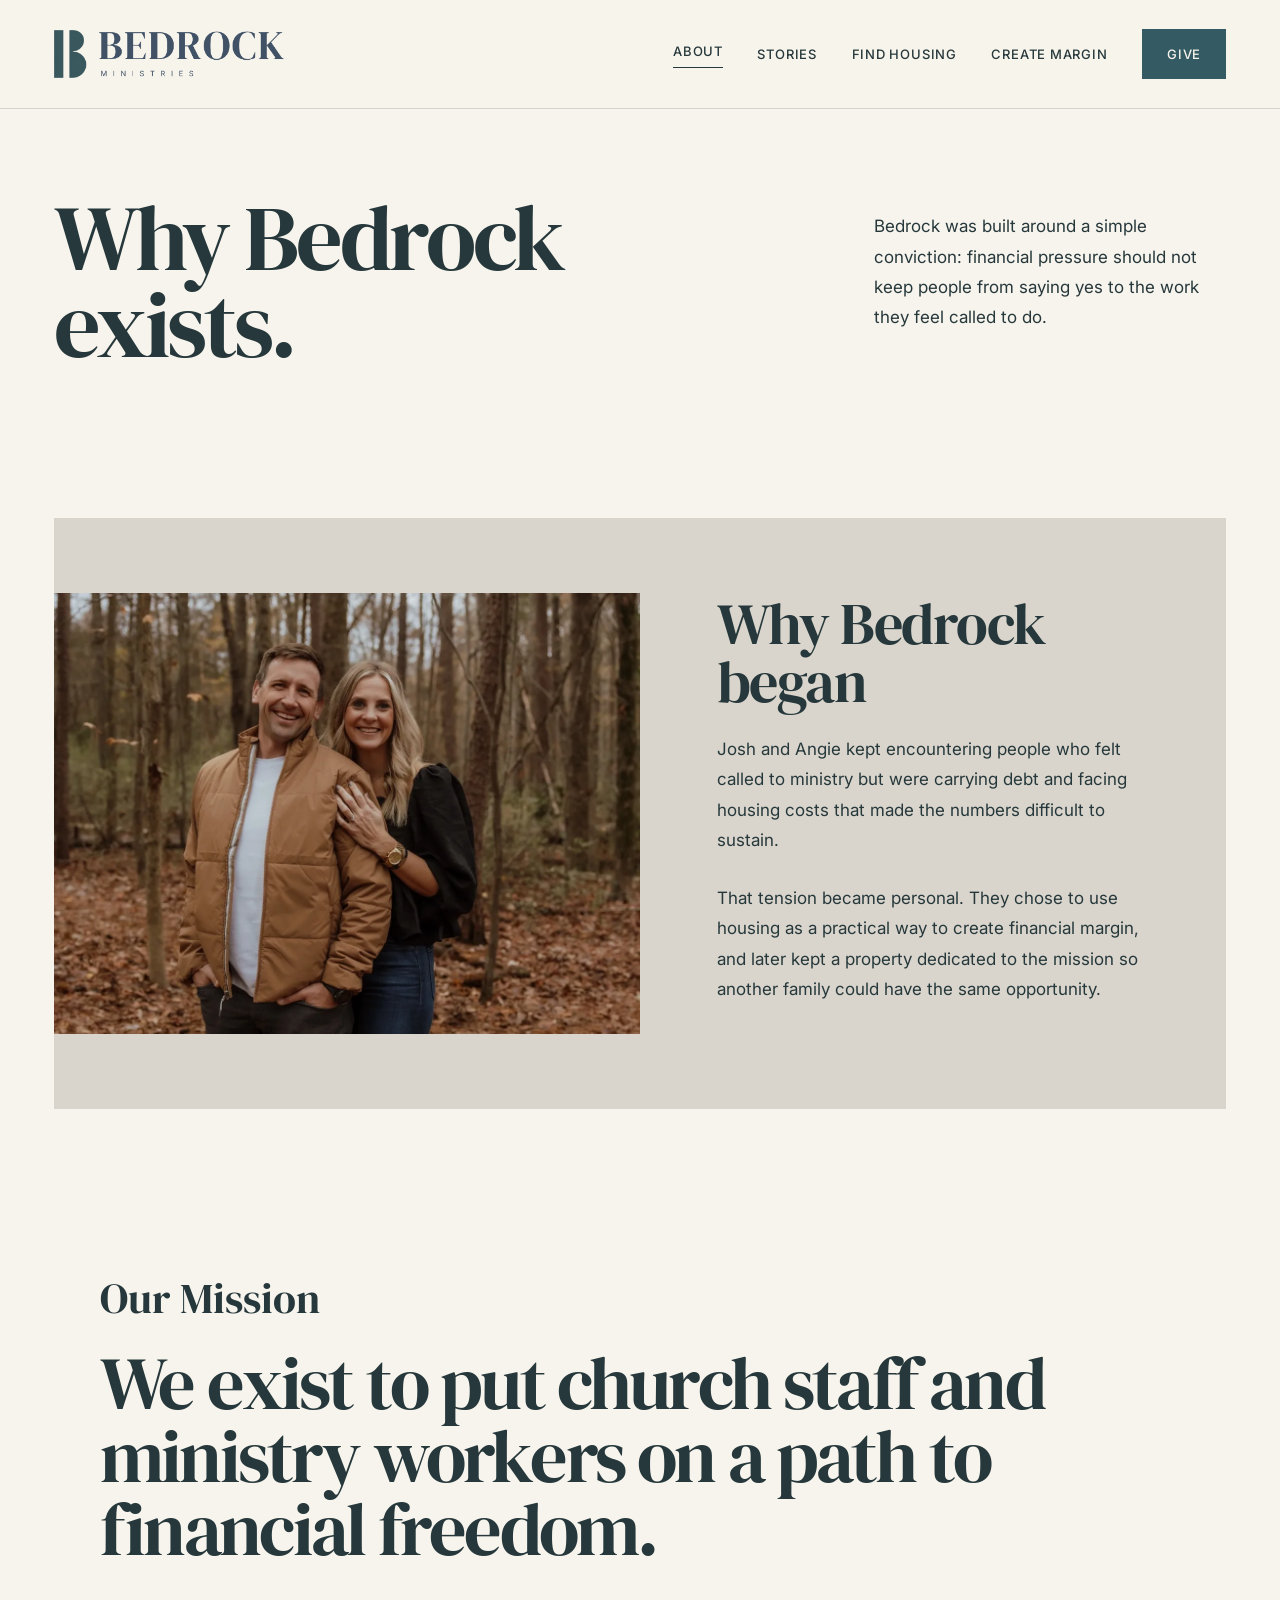
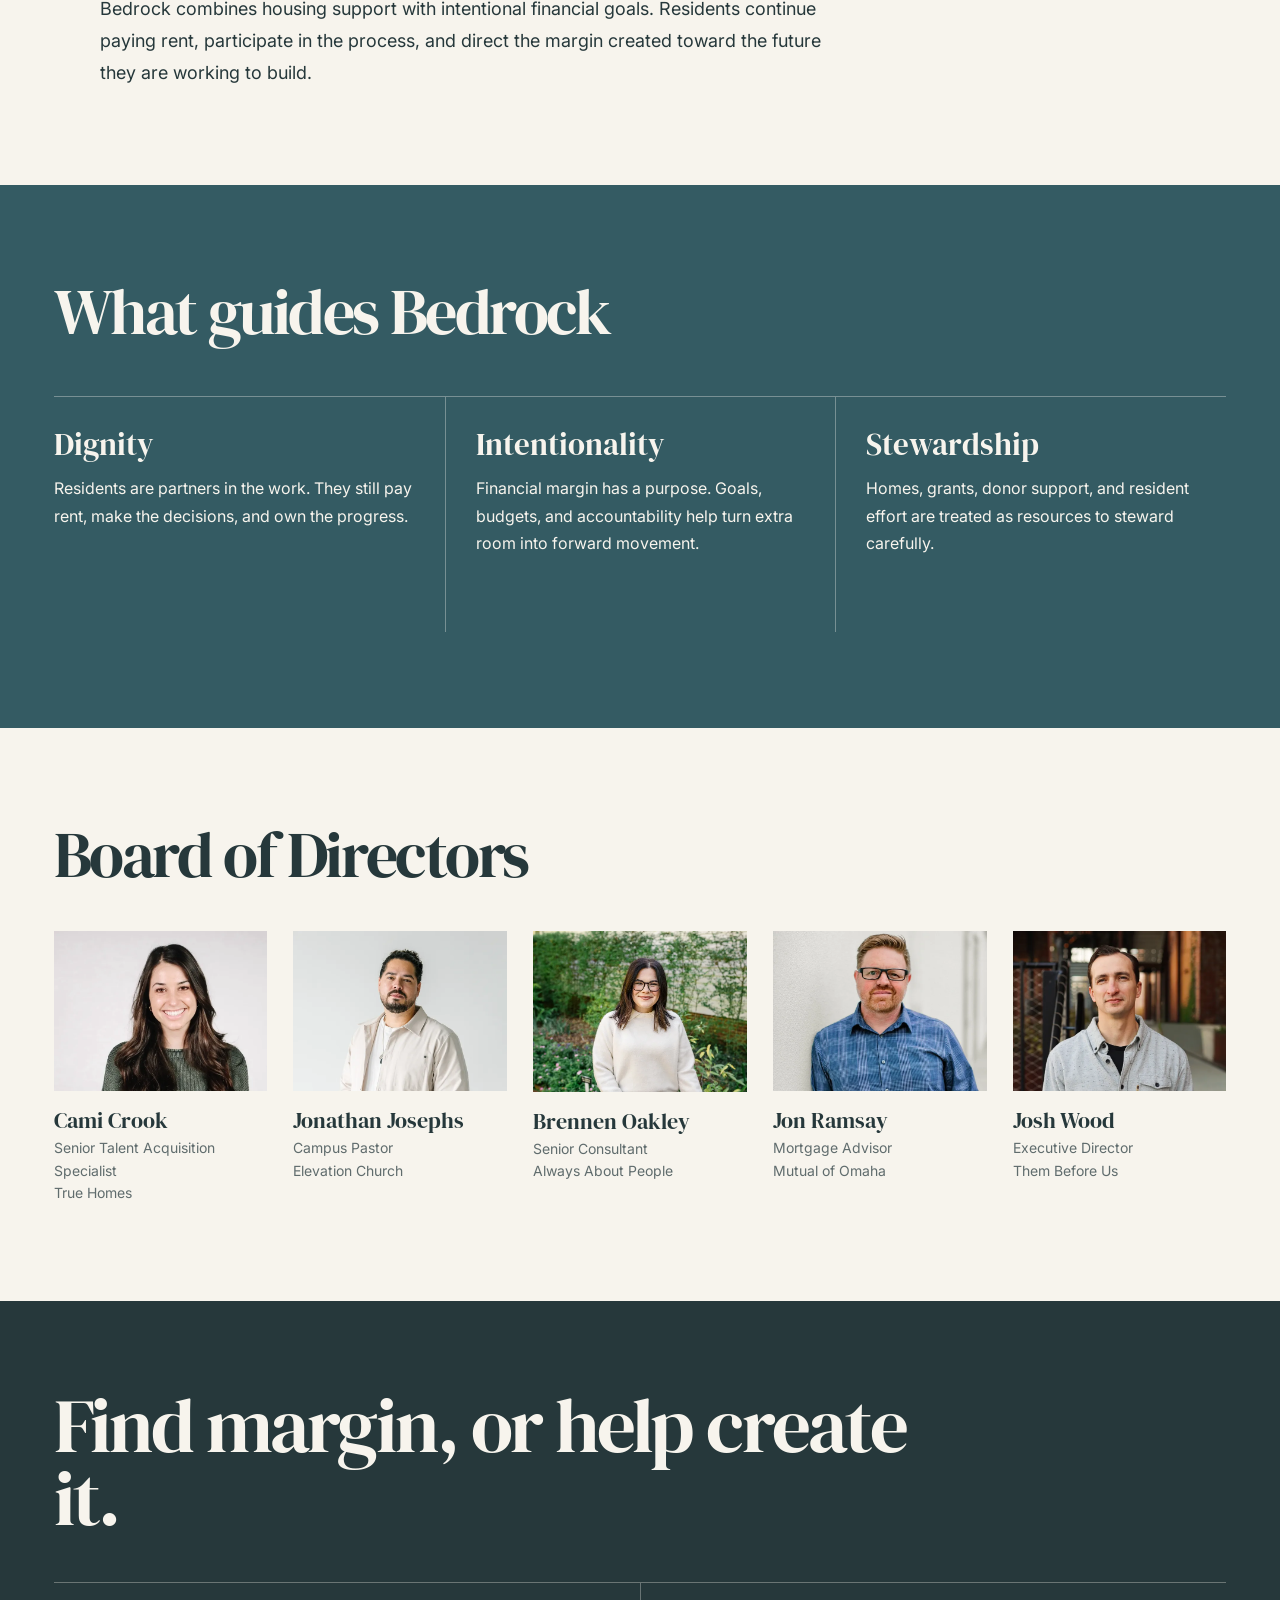
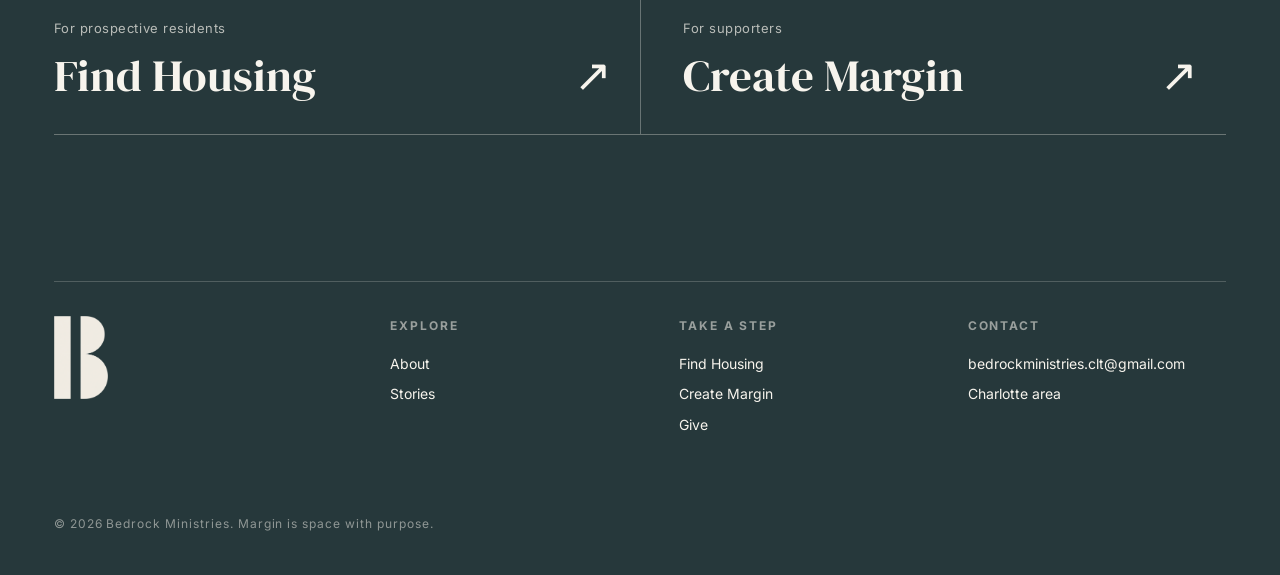
==== commit 64fe64e4: "DRAFT 3" ====
--- a/about.html
+++ b/about.html
@@ -34,76 +34,72 @@
 <a class="button" href="https://donate.overflow.co/bedrockministries" rel="noopener" target="_blank">Give</a>
 </nav>
 </header>
-<main id="main-content">
-<section class="page-hero">
+<main id="main-content"><section class="page-hero">
 <div class="wrap page-hero-grid">
 <h1 class="display" data-reveal="">Why Bedrock<br/>exists.</h1>
 <div class="side-copy" data-reveal="">
 <p>Bedrock was built around a simple conviction: financial pressure should not keep people from saying yes to the work they feel called to do.</p>
 </div>
 </div>
-</section>
-<section class="section-tight">
-<div class="wrap photo-copy" data-reveal="">
-<div class="photo"><img alt="Josh and Angie Blackson" decoding="async" height="902" loading="lazy" src="images/founders/josh-angie.webp" width="1200"/></div>
+</section><section class="section-tight">
+<div class="wrap photo-copy origin-block" data-reveal="">
+<div class="photo">
+<img alt="Josh and Angie Blackson" decoding="async" height="902" loading="lazy" src="images/founders/josh-angie.webp" width="1200"/>
+</div>
 <div class="copy stone-section">
-<p class="section-label">The beginning</p>
-<h2>It started with people who could not afford to say yes.</h2>
+<h2>Why Bedrock began</h2>
 <p>Josh and Angie kept encountering people who felt called to ministry but were carrying debt and facing housing costs that made the numbers difficult to sustain.</p>
 <p>That tension became personal. They chose to use housing as a practical way to create financial margin, and later kept a property dedicated to the mission so another family could have the same opportunity.</p>
 </div>
 </div>
-</section>
-<section class="section">
+</section><section class="section about-mission">
+<div class="wrap statement-block" data-reveal="">
+<h2 class="section-title">Our Mission</h2>
+<p class="statement display">We exist to put church staff and ministry workers on a path to financial freedom.</p>
+<p class="statement-support">Bedrock combines housing support with intentional financial goals. Residents continue paying rent, participate in the process, and direct the margin created toward the future they are working to build.</p>
+</div>
+</section><section class="section blue-section">
 <div class="wrap">
-<div class="split">
-<p class="section-label" data-reveal="">Mission</p>
-<div class="split-copy" data-reveal="">
-<h2 class="display">Create financial margin so people serving in ministry can build toward greater freedom and stability.</h2>
-<p>Bedrock combines housing support with intentional financial goals. Residents continue paying rent, participate in the process, and direct the margin created toward the future they are working to build.</p>
+<div class="section-header" data-reveal="">
+<h2 class="display">What guides Bedrock</h2>
+</div>
+<div class="values-grid" data-reveal="">
+<article class="value-card">
+<h3>Dignity</h3>
+<p>Residents are partners in the work. They still pay rent, make the decisions, and own the progress.</p>
+</article>
+<article class="value-card">
+<h3>Intentionality</h3>
+<p>Financial margin has a purpose. Goals, budgets, and accountability help turn extra room into forward movement.</p>
+</article>
+<article class="value-card">
+<h3>Stewardship</h3>
+<p>Homes, grants, donor support, and resident effort are treated as resources to steward carefully.</p>
+</article>
 </div>
 </div>
-</div>
-</section>
-<section class="section blue-section">
+</section><section class="section board-section">
 <div class="wrap">
-<div class="split mb-70">
-<p class="section-label" data-reveal="">What guides us</p>
-<h2 class="display" data-reveal="">Margin is space with purpose.</h2>
-</div>
-<div class="rule-grid three" data-reveal="">
-<div class="rule-card"><span class="num">01</span><h3>Dignity</h3><p>Residents are partners in the work. They still pay rent, make the decisions, and own the progress.</p></div>
-<div class="rule-card"><span class="num">02</span><h3>Intentionality</h3><p>Financial margin has a purpose. Goals, budgets, and accountability help turn extra room into forward movement.</p></div>
-<div class="rule-card"><span class="num">03</span><h3>Stewardship</h3><p>Homes, grants, donor support, and resident effort are all treated as resources to steward carefully.</p></div>
-</div>
-</div>
-</section>
-<section class="section">
-<div class="wrap">
-<div class="split mb-70">
-<p class="section-label" data-reveal="">Leadership</p>
-<h2 class="display" data-reveal="">People committed to the mission.</h2>
+<div class="section-header" data-reveal="">
+<h2 class="display">Board of Directors</h2>
 </div>
 <div class="board-grid">
 <article class="board-card" data-reveal=""><img alt="Cami Crook" decoding="async" height="541" loading="lazy" src="images/board/cami-crook.webp" width="720"/><h3>Cami Crook</h3><p>Senior Talent Acquisition Specialist<br/>True Homes</p></article>
 <article class="board-card" data-reveal=""><img alt="Jonathan Josephs" decoding="async" height="541" loading="lazy" src="images/board/jonathan-josephs.webp" width="720"/><h3>Jonathan Josephs</h3><p>Campus Pastor<br/>Elevation Church</p></article>
-<article class="board-card" data-reveal=""><img alt="Brennen Oakley" decoding="async" height="541" loading="lazy" src="images/board/brennen-oakley.webp" width="719"/><h3>Brennen Oakley</h3><p>Senior Consultant<br/>Always About People</p></article>
+<article class="board-card" data-reveal=""><img alt="Brennen Oakley" decoding="async" height="541" loading="lazy" src="images/board/brennen-oakley.webp" width="720"/><h3>Brennen Oakley</h3><p>Senior Consultant<br/>Always About People</p></article>
 <article class="board-card" data-reveal=""><img alt="Jon Ramsay" decoding="async" height="541" loading="lazy" src="images/board/jon-ramsay.webp" width="720"/><h3>Jon Ramsay</h3><p>Mortgage Advisor<br/>Mutual of Omaha</p></article>
 <article class="board-card" data-reveal=""><img alt="Josh Wood" decoding="async" height="541" loading="lazy" src="images/board/josh-wood.webp" width="720"/><h3>Josh Wood</h3><p>Executive Director<br/>Them Before Us</p></article>
 </div>
 </div>
-</section>
-<section class="cta-panel">
+</section><section class="cta-panel">
 <div class="wrap">
-<p class="section-label" data-reveal="">One mission. Two paths.</p>
 <h2 class="display" data-reveal="">Find margin, or help create it.</h2>
 <div class="cta-row" data-reveal="">
 <a href="find-housing.html"><small>For prospective residents</small><strong>Find Housing <span>↗</span></strong></a>
 <a href="create-margin.html"><small>For supporters</small><strong>Create Margin <span>↗</span></strong></a>
 </div>
 </div>
-</section>
-</main>
+</section></main>
 <footer class="site-footer">
 <div class="wrap">
 <div class="footer-top">
--- a/css/styles.css
+++ b/css/styles.css
@@ -1002,3 +1002,617 @@
     line-height: 1.75;
   }
 }
+
+
+/* =========================================================
+   V5 DESIGN SYSTEM
+   Cleaner hierarchy, tighter spacing, simpler headings.
+========================================================= */
+
+:root {
+  --max: 1280px;
+  --gutter: clamp(24px, 4.2vw, 64px);
+  --section: 96px;
+}
+
+body {
+  font-size: 17px;
+  line-height: 1.72;
+}
+
+.wrap {
+  width: min(var(--max), calc(100% - (var(--gutter) * 2)));
+}
+
+.site-header .header-inner {
+  min-height: 108px;
+}
+
+.logo-mark {
+  width: clamp(220px, 18vw, 270px);
+}
+
+.desktop-nav a {
+  font-size: 13px;
+}
+
+.section {
+  padding: 96px 0;
+}
+
+.section-tight {
+  padding: 72px 0;
+}
+
+.page-hero {
+  padding: 86px 0 78px;
+}
+
+.page-hero-grid {
+  grid-template-columns: minmax(0, 1.35fr) minmax(300px, .65fr);
+  gap: clamp(56px, 7vw, 110px);
+}
+
+.page-hero h1 {
+  max-width: 860px;
+  font-size: clamp(72px, 7.2vw, 104px);
+  line-height: .94;
+}
+
+.page-hero .side-copy {
+  max-width: 430px;
+}
+
+.home-hero {
+  padding-top: 80px;
+}
+
+.home-hero-grid {
+  grid-template-columns: minmax(0, 1.5fr) minmax(320px, .7fr);
+  gap: clamp(58px, 7vw, 112px);
+  padding-bottom: 66px;
+}
+
+.home-hero h1 {
+  font-size: clamp(78px, 7.8vw, 112px);
+  line-height: .92;
+}
+
+.home-hero-side {
+  max-width: 440px;
+}
+
+.hero-actions {
+  display: flex;
+  align-items: center;
+  gap: 24px;
+  flex-wrap: wrap;
+}
+
+.home-hero-image,
+.hero-image {
+  width: min(var(--max), calc(100% - (var(--gutter) * 2)));
+}
+
+.section-header {
+  max-width: 900px;
+  margin-bottom: 52px;
+}
+
+.section-header h2,
+.content-block > h2 {
+  margin: 0 0 20px;
+  font-size: clamp(50px, 5vw, 68px);
+  line-height: .98;
+}
+
+.section-header p,
+.content-copy p {
+  max-width: 720px;
+  margin: 0;
+  font-size: 17px;
+  line-height: 1.78;
+}
+
+.content-block {
+  display: grid;
+  grid-template-columns: minmax(0, .9fr) minmax(0, 1.1fr);
+  gap: clamp(56px, 7vw, 110px);
+  align-items: start;
+}
+
+.content-copy {
+  max-width: 680px;
+  padding-top: 6px;
+}
+
+.content-copy p + p {
+  margin-top: 18px;
+}
+
+.statement-block {
+  max-width: 1080px;
+}
+
+.section-title {
+  margin: 0 0 28px;
+  font-family: var(--serif);
+  font-size: 42px;
+  font-weight: 400;
+  line-height: 1;
+}
+
+.statement {
+  margin: 0 0 28px;
+  max-width: 1050px;
+  font-size: clamp(56px, 5.8vw, 78px);
+  line-height: .98;
+}
+
+.statement-support {
+  max-width: 760px;
+  margin: 0;
+  font-size: 18px;
+  line-height: 1.78;
+}
+
+.photo-copy {
+  grid-template-columns: 1fr 1fr;
+  gap: 0;
+  align-items: stretch;
+}
+
+.photo-copy .photo {
+  display: flex;
+  align-items: center;
+  background: var(--stone);
+}
+
+.photo-copy .photo img {
+  width: 100%;
+  height: auto;
+  display: block;
+}
+
+.photo-copy .copy {
+  padding: clamp(52px, 6vw, 82px);
+}
+
+.photo-copy .copy h2 {
+  margin: 0 0 24px;
+  font-size: clamp(44px, 4.5vw, 62px);
+  line-height: 1;
+}
+
+.origin-block .copy p,
+.story-feature .copy p {
+  font-size: 17px;
+}
+
+.values-grid,
+.support-grid {
+  display: grid;
+  grid-template-columns: repeat(3, 1fr);
+  border-top: 1px solid rgba(247,244,237,.35);
+}
+
+.support-grid {
+  border-top-color: var(--stone);
+}
+
+.value-card,
+.support-card {
+  min-height: 235px;
+  padding: 30px 30px 18px 0;
+}
+
+.value-card + .value-card {
+  padding-left: 30px;
+  border-left: 1px solid rgba(247,244,237,.35);
+}
+
+.support-card + .support-card {
+  padding-left: 30px;
+  border-left: 1px solid var(--stone);
+}
+
+.value-card h3,
+.support-card h3 {
+  margin: 0 0 14px;
+  font-family: var(--serif);
+  font-size: 31px;
+  font-weight: 400;
+  line-height: 1.1;
+}
+
+.value-card p,
+.support-card p {
+  margin: 0;
+  font-size: 16px;
+  line-height: 1.72;
+}
+
+.path-grid {
+  gap: 56px;
+}
+
+.path-card img.path-image {
+  width: 100%;
+  aspect-ratio: 4 / 3;
+  object-fit: cover;
+  margin-bottom: 28px;
+}
+
+.path-image-home {
+  object-position: center 54%;
+}
+
+.path-card h3 {
+  margin: 0 0 14px;
+  font-family: var(--serif);
+  font-size: clamp(40px, 4vw, 54px);
+  font-weight: 400;
+  line-height: 1;
+}
+
+.path-card p {
+  margin-bottom: 24px;
+}
+
+.rule-grid.no-number-grid .rule-card {
+  min-height: 210px;
+  padding-top: 34px;
+}
+
+.rule-grid.no-number-grid .rule-card h3 {
+  margin-top: 0;
+}
+
+.rule-grid.no-number-grid .num {
+  display: none;
+}
+
+.process {
+  margin-top: 4px;
+}
+
+.process-item {
+  min-height: 230px;
+}
+
+.process-item::before {
+  margin-bottom: 26px;
+}
+
+.story-grid {
+  gap: 56px;
+}
+
+.story-card h2 {
+  margin: 0 0 12px;
+  font-size: clamp(36px, 3.4vw, 48px);
+}
+
+.story-card img {
+  margin-bottom: 24px;
+}
+
+.faq-wrap {
+  max-width: 1050px;
+}
+
+.faq summary {
+  font-size: 24px;
+}
+
+.board-section .section-header {
+  margin-bottom: 44px;
+}
+
+.board-grid {
+  gap: 26px;
+}
+
+.board-card h3 {
+  font-size: 22px;
+}
+
+.cta-panel {
+  padding: 88px 0;
+}
+
+.cta-panel h2 {
+  margin: 0 0 48px;
+  font-size: clamp(54px, 6vw, 82px);
+}
+
+.cta-simple {
+  max-width: 820px;
+}
+
+.cta-simple p {
+  max-width: 650px;
+  margin: -18px 0 30px;
+  font-size: 18px;
+  line-height: 1.75;
+}
+
+.testimonial-stack {
+  gap: 110px;
+}
+
+.testimonial-row {
+  grid-template-columns: minmax(0, .9fr) minmax(0, 1.1fr);
+  gap: clamp(48px, 6vw, 90px);
+}
+
+.testimonial-copy h2 {
+  margin: 0 0 24px;
+  font-size: clamp(42px, 4.4vw, 58px);
+  line-height: 1;
+}
+
+.testimonial-copy p {
+  font-size: 18px;
+  line-height: 1.82;
+}
+
+/* remove legacy micro-label styling from active layouts */
+.section-label,
+.eyebrow {
+  display: none !important;
+}
+
+/* Footer */
+.site-footer {
+  padding-top: 58px;
+}
+
+.footer-top {
+  gap: 58px;
+}
+
+@media (max-width: 900px) {
+  :root {
+    --section: 76px;
+  }
+
+  .site-header .header-inner {
+    min-height: 96px;
+  }
+
+  .page-hero,
+  .home-hero {
+    padding-top: 64px;
+  }
+
+  .page-hero-grid,
+  .home-hero-grid,
+  .content-block {
+    grid-template-columns: 1fr;
+    gap: 32px;
+  }
+
+  .page-hero h1,
+  .home-hero h1 {
+    max-width: 780px;
+  }
+
+  .page-hero .side-copy,
+  .home-hero-side {
+    max-width: 620px;
+  }
+
+  .section {
+    padding: 76px 0;
+  }
+
+  .section-tight {
+    padding: 58px 0;
+  }
+
+  .statement-block {
+    max-width: 900px;
+  }
+
+  .values-grid,
+  .support-grid {
+    grid-template-columns: 1fr;
+  }
+
+  .value-card,
+  .value-card + .value-card,
+  .support-card,
+  .support-card + .support-card {
+    min-height: auto;
+    padding: 28px 0 32px;
+    border-left: 0;
+    border-top: 1px solid rgba(247,244,237,.35);
+  }
+
+  .support-card,
+  .support-card + .support-card {
+    border-top-color: var(--stone);
+  }
+
+  .photo-copy,
+  .photo-copy.reverse {
+    grid-template-columns: 1fr;
+  }
+
+  .photo-copy .copy {
+    padding: 46px 36px;
+  }
+
+  .testimonial-stack {
+    gap: 86px;
+  }
+
+  .testimonial-row,
+  .testimonial-row--reverse {
+    grid-template-columns: 1fr;
+    gap: 30px;
+  }
+
+  .testimonial-row--reverse .testimonial-photo,
+  .testimonial-row--reverse .testimonial-copy {
+    order: initial;
+  }
+}
+
+@media (max-width: 680px) {
+  :root {
+    --gutter: 20px;
+  }
+
+  .site-header .header-inner {
+    min-height: 88px;
+  }
+
+  .logo-mark {
+    width: min(184px, 60vw);
+  }
+
+  .section {
+    padding: 64px 0;
+  }
+
+  .section-tight {
+    padding: 48px 0;
+  }
+
+  .page-hero {
+    padding: 52px 0 52px;
+  }
+
+  .page-hero h1,
+  .home-hero h1 {
+    font-size: clamp(52px, 15vw, 66px);
+    line-height: .94;
+  }
+
+  .home-hero-grid {
+    padding-bottom: 42px;
+  }
+
+  .section-header {
+    margin-bottom: 34px;
+  }
+
+  .section-header h2,
+  .content-block > h2 {
+    font-size: clamp(40px, 11vw, 50px);
+    margin-bottom: 16px;
+  }
+
+  .section-title {
+    font-size: 34px;
+    margin-bottom: 22px;
+  }
+
+  .statement {
+    font-size: clamp(42px, 12vw, 54px);
+    margin-bottom: 22px;
+  }
+
+  .statement-support,
+  .section-header p,
+  .content-copy p,
+  .photo-copy .copy p,
+  .path-card p,
+  .story-card p,
+  .testimonial-copy p {
+    font-size: 16.5px;
+    line-height: 1.72;
+  }
+
+  .hero-actions {
+    align-items: flex-start;
+    gap: 18px;
+  }
+
+  .hero-actions .button {
+    width: auto;
+  }
+
+  .path-grid,
+  .story-grid {
+    gap: 52px;
+  }
+
+  .path-card h3 {
+    font-size: 42px;
+  }
+
+  .path-card img.path-image {
+    aspect-ratio: 4 / 3;
+  }
+
+  .photo-copy .copy {
+    padding: 36px 24px;
+  }
+
+  .photo-copy .copy h2 {
+    font-size: 42px;
+  }
+
+  .rule-grid.no-number-grid .rule-card {
+    min-height: 0;
+    padding: 26px 0 30px;
+  }
+
+  .process-item {
+    min-height: 0;
+  }
+
+  .cta-panel {
+    padding: 66px 0;
+  }
+
+  .cta-panel h2 {
+    font-size: clamp(46px, 12vw, 60px);
+    margin-bottom: 36px;
+  }
+
+  .cta-simple p {
+    margin-top: -8px;
+    font-size: 16.5px;
+  }
+
+  .testimonial-stack {
+    gap: 72px;
+  }
+
+  .testimonial-row {
+    gap: 24px;
+  }
+
+  .testimonial-copy h2 {
+    font-size: 40px;
+    margin-bottom: 18px;
+  }
+
+  .board-grid {
+    grid-template-columns: 1fr 1fr;
+    gap: 30px 18px;
+  }
+}
+
+@media (max-width: 420px) {
+  .logo-mark {
+    width: 164px;
+  }
+
+  .board-grid {
+    grid-template-columns: 1fr;
+  }
+
+  .hero-actions {
+    display: grid;
+    grid-template-columns: 1fr;
+  }
+
+  .hero-actions .button {
+    width: 100%;
+  }
+}
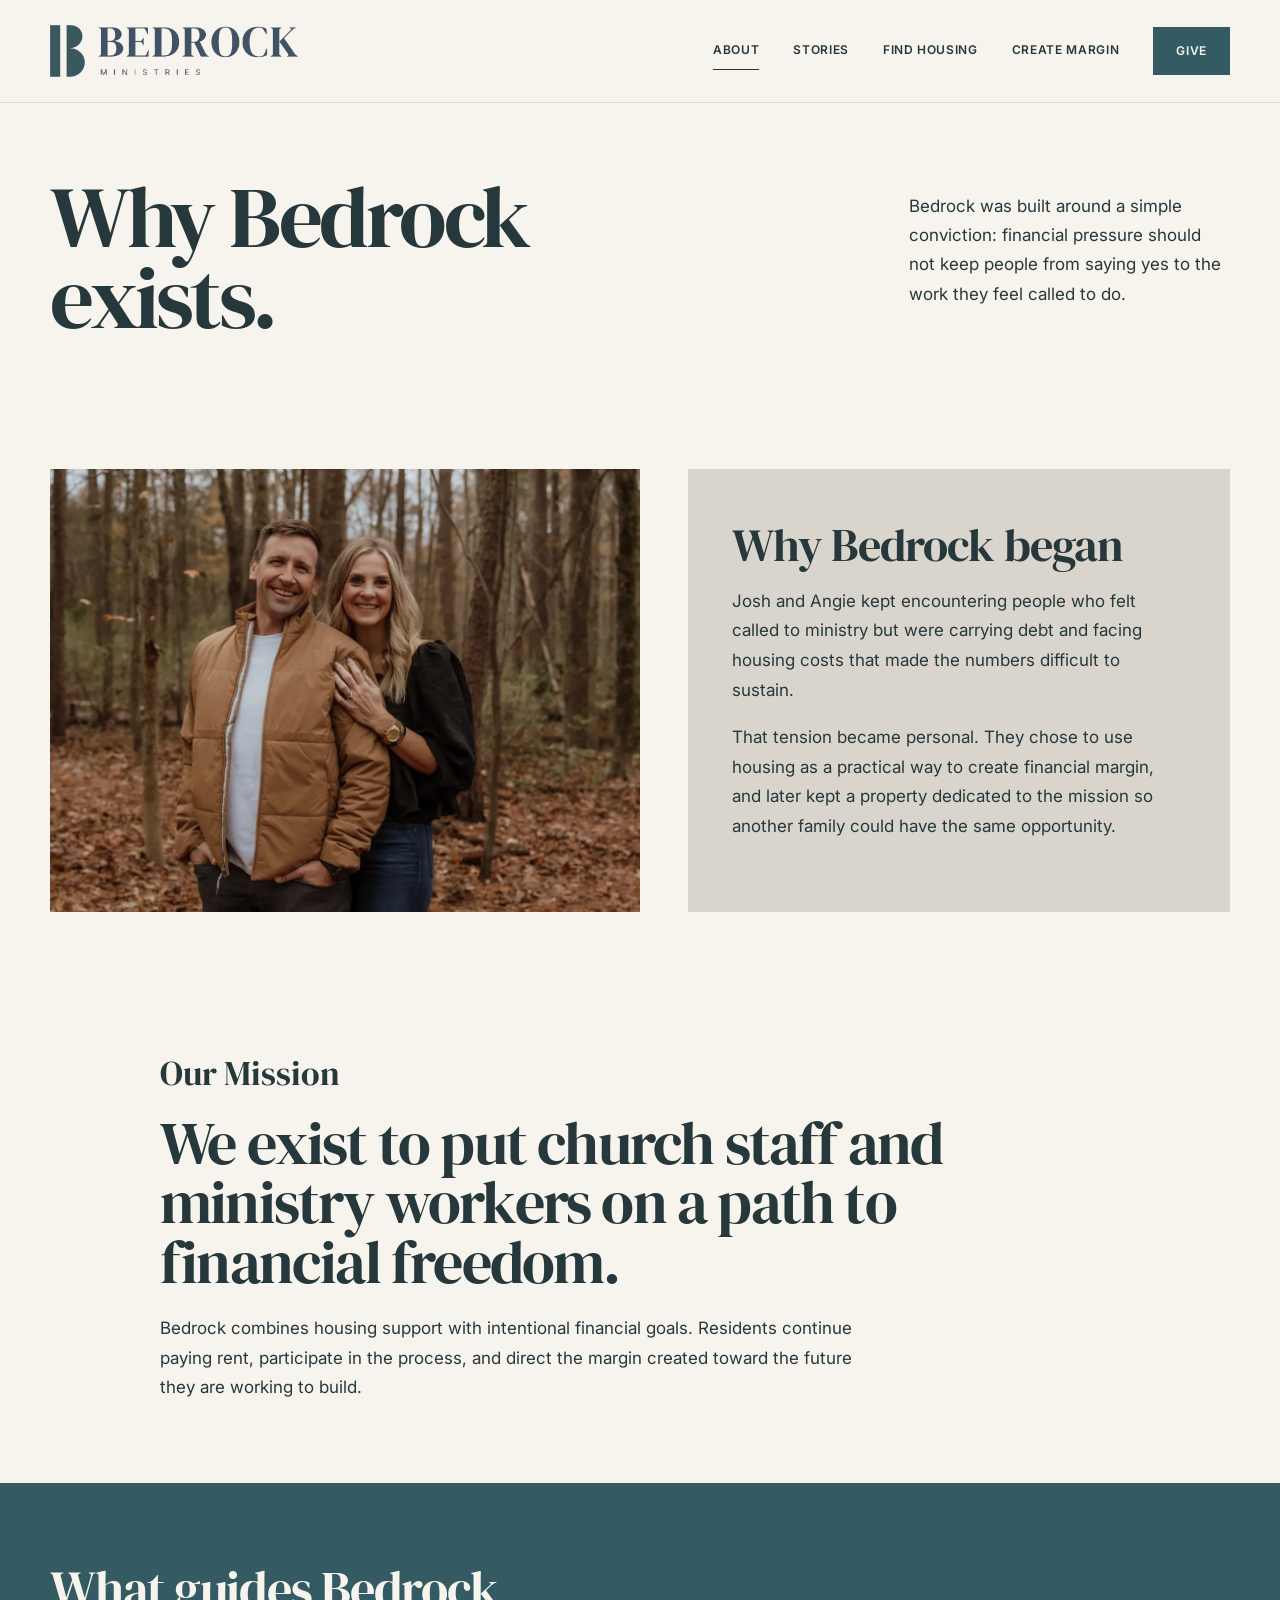
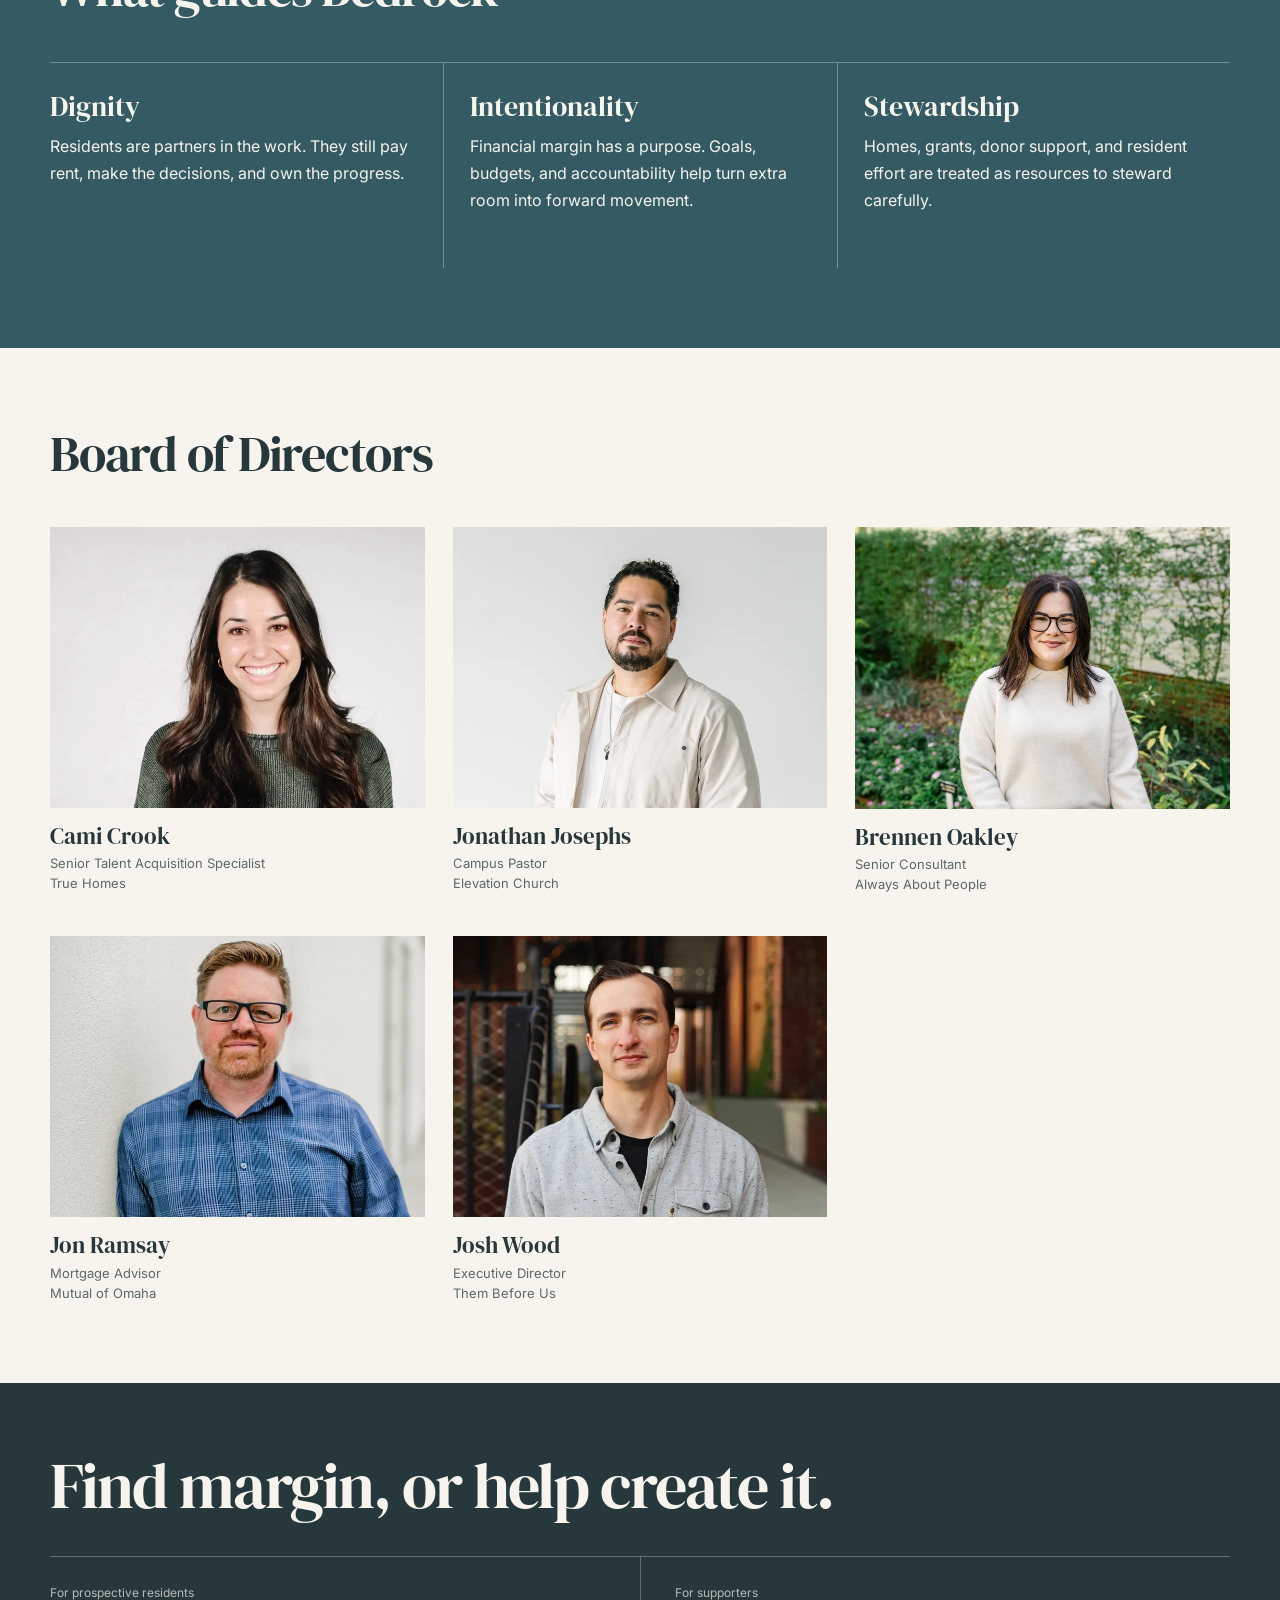
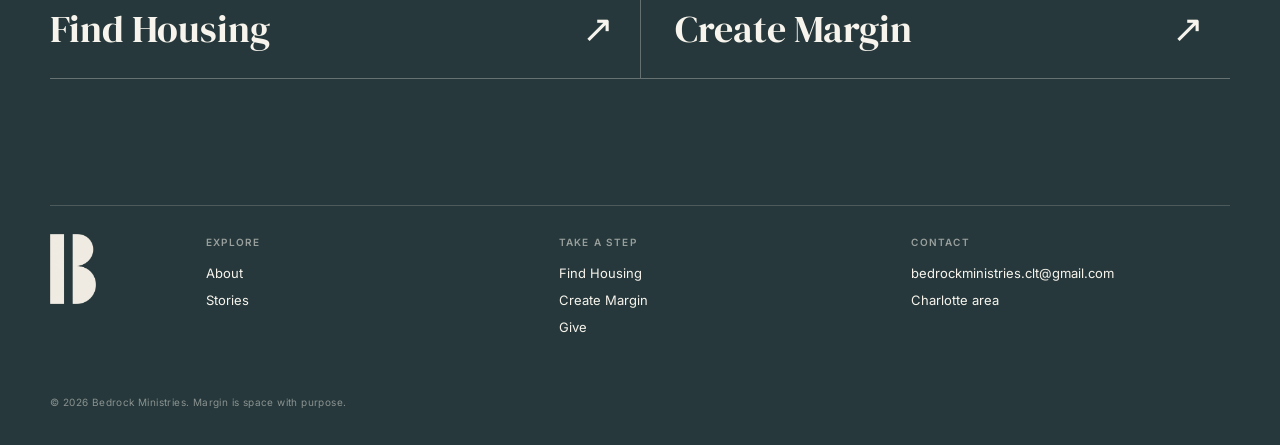
==== commit 5de4a0e8: "DRAFT 6" ====
--- a/about.html
+++ b/about.html
@@ -8,7 +8,7 @@
 <meta content="Learn why Bedrock Ministries exists, meet its founders and board, and understand the mission behind creating financial margin." name="description"/>
 <link href="css/styles.css" rel="stylesheet"/>
 </head>
-<body>
+<body class="page-about">
 <div class="site-shell"><a class="skip-link" href="#main-content">Skip to content</a>
 <header class="site-header">
 <div class="wrap header-inner">
--- a/css/styles.css
+++ b/css/styles.css
@@ -1,5 +1,5 @@
 
-@import url('https://fonts.googleapis.com/css2?family=DM+Serif+Display:ital@0;1&family=Inter:wght@300;400;500;600&display=swap');
+@import url('https://fonts.googleapis.com/css2?family=DM+Serif+Display:ital@0;1&family=Inter:wght@400;500;600&display=swap');
 
 :root {
   --blue: #345B63;
@@ -8,31 +8,89 @@
   --sage: #8E9D83;
   --clay: #99725F;
   --stone: #D9D5CC;
-  --white: #FFFFFF;
   --serif: 'DM Serif Display', Georgia, serif;
   --sans: 'Inter', Arial, sans-serif;
-  --max: 1400px;
-  --gutter: clamp(22px, 5vw, 78px);
-  --section: clamp(86px, 10vw, 160px);
-}
-
-* { box-sizing: border-box; }
-html { scroll-behavior: smooth; }
-html, body { width: 100%; }
+
+  --container: 1180px;
+  --text: 680px;
+
+  --s1: 8px;
+  --s2: 16px;
+  --s3: 24px;
+  --s4: 32px;
+  --s5: 48px;
+  --s6: 64px;
+  --s7: 80px;
+  --s8: 104px;
+}
+
+* {
+  box-sizing: border-box;
+}
+
+html {
+  scroll-behavior: smooth;
+}
+
 body {
   margin: 0;
   background: var(--cream);
   color: var(--slate);
   font-family: var(--sans);
-  line-height: 1.65;
+  font-size: 17px;
+  line-height: 1.7;
   text-rendering: optimizeLegibility;
-}
-body.menu-open { overflow: hidden; }
-img { max-width: 100%; }
-a { color: inherit; text-decoration: none; }
-button, input, textarea, select { font: inherit; }
-
-
+  -webkit-font-smoothing: antialiased;
+}
+
+body.menu-open {
+  overflow: hidden;
+}
+
+img {
+  display: block;
+  max-width: 100%;
+}
+
+a {
+  color: inherit;
+  text-decoration: none;
+}
+
+button {
+  font: inherit;
+}
+
+.site-shell {
+  min-height: 100vh;
+  overflow: hidden;
+}
+
+.wrap {
+  width: min(var(--container), calc(100% - 96px));
+  margin-inline: auto;
+}
+
+.display,
+h1,
+h2,
+h3 {
+  font-family: var(--serif);
+  font-weight: 400;
+}
+
+h1,
+h2,
+h3,
+p {
+  margin-top: 0;
+}
+
+p:last-child {
+  margin-bottom: 0;
+}
+
+/* Accessibility */
 .skip-link {
   position: fixed;
   top: 12px;
@@ -41,1159 +99,373 @@
   padding: 10px 14px;
   background: var(--slate);
   color: var(--cream);
-  font-size: 12px;
   transform: translateY(-160%);
-  transition: transform .18s ease;
-}
-.skip-link:focus { transform: translateY(0); }
-
-:where(a, button, summary):focus-visible {
+}
+
+.skip-link:focus {
+  transform: translateY(0);
+}
+
+a:focus-visible,
+button:focus-visible,
+summary:focus-visible {
   outline: 2px solid var(--clay);
   outline-offset: 4px;
 }
 
-.desktop-nav a[aria-current="page"]:not(.button) {
-  border-bottom: 1px solid currentColor;
-  padding-bottom: 5px;
-}
-
-.menu-toggle[aria-expanded="true"] span:first-child { transform: translateY(3.5px) rotate(45deg); }
-.menu-toggle[aria-expanded="true"] span:last-child { transform: translateY(-3.5px) rotate(-45deg); }
-
-.site-shell { min-height: 100vh; overflow-x: clip; }
-.wrap { width: min(var(--max), calc(100% - (var(--gutter) * 2))); margin: 0 auto; }
-
-.eyebrow {
+/* Header */
+.site-header {
+  position: relative;
+  z-index: 50;
+  background: var(--cream);
+  border-bottom: 1px solid rgba(38, 56, 59, .14);
+}
+
+.header-inner {
+  min-height: 102px;
+  display: flex;
+  align-items: center;
+  justify-content: space-between;
+  gap: 40px;
+}
+
+.logo-mark {
+  width: 248px;
+  flex: 0 0 auto;
+}
+
+.logo-mark img {
+  width: 100%;
+  height: auto;
+}
+
+.desktop-nav {
+  display: flex;
+  align-items: center;
+  gap: 34px;
+}
+
+.desktop-nav a {
+  font-size: 12px;
+  font-weight: 600;
+  letter-spacing: .055em;
+  text-transform: uppercase;
+}
+
+.desktop-nav a:not(.button) {
+  padding: 8px 0;
+  border-bottom: 1px solid transparent;
+}
+
+.desktop-nav a[aria-current="page"] {
+  border-bottom-color: currentColor;
+}
+
+.desktop-nav a:not(.button):hover {
+  opacity: .62;
+}
+
+.button {
   display: inline-flex;
+  min-height: 48px;
   align-items: center;
-  gap: 16px;
-  margin: 0 0 28px;
-  font-size: 11px;
+  justify-content: center;
+  padding: 0 22px;
+  border: 1px solid var(--blue);
+  background: var(--blue);
+  color: var(--cream);
+  font-size: 12px;
   font-weight: 600;
-  letter-spacing: .18em;
+  letter-spacing: .055em;
   text-transform: uppercase;
-}
-.eyebrow::after {
-  content: "";
-  width: 58px;
-  height: 1px;
-  background: currentColor;
-  opacity: .32;
-}
-.display {
-  font-family: var(--serif);
-  font-weight: 400;
-  letter-spacing: -.038em;
-  line-height: .95;
-}
+  transition: background .2s ease, transform .2s ease;
+}
+
+.button:hover {
+  background: var(--slate);
+  transform: translateY(-1px);
+}
+
+.button.light {
+  border-color: var(--cream);
+  background: var(--cream);
+  color: var(--slate);
+}
+
 .text-link {
   display: inline-flex;
   align-items: center;
-  gap: 12px;
+  gap: 10px;
   padding-bottom: 4px;
   border-bottom: 1px solid currentColor;
   font-size: 12px;
   font-weight: 600;
-  letter-spacing: .12em;
+  letter-spacing: .055em;
   text-transform: uppercase;
-  transition: gap .2s ease, opacity .2s ease;
-}
-.text-link:hover { gap: 18px; opacity: .72; }
-
-.button {
-  display: inline-flex;
-  justify-content: center;
-  align-items: center;
-  gap: 10px;
-  min-height: 48px;
-  padding: 0 22px;
-  border: 1px solid var(--blue);
+}
+
+.text-link:hover {
+  opacity: .65;
+}
+
+.menu-toggle,
+.mobile-nav {
+  display: none;
+}
+
+/* Core spacing */
+.section {
+  padding: var(--s7) 0;
+}
+
+.section-tight {
+  padding: var(--s6) 0;
+}
+
+.blue-section {
   background: var(--blue);
   color: var(--cream);
-  font-size: 11px;
-  font-weight: 600;
-  letter-spacing: .12em;
-  text-transform: uppercase;
-  transition: transform .2s ease, background .2s ease;
-}
-.button:hover { transform: translateY(-1px); background: var(--slate); }
-.button.light { border-color: var(--cream); background: var(--cream); color: var(--slate); }
-.button.outline { background: transparent; color: var(--slate); }
-
-/* Header */
-.site-header {
-  position: relative;
-  z-index: 50;
-  border-bottom: 1px solid rgba(38,56,59,.17);
-  background: rgba(247,244,237,.97);
-}
-.header-inner {
-  min-height: 92px;
+}
+
+.stone-section {
+  background: var(--stone);
+}
+
+.section-header {
+  max-width: 760px;
+  margin-bottom: var(--s5);
+}
+
+.section-header h2 {
+  margin-bottom: 16px;
+  font-size: clamp(40px, 4vw, 50px);
+  line-height: 1.02;
+  letter-spacing: -.025em;
+}
+
+.section-header p {
+  max-width: 650px;
+  margin-bottom: 0;
+  font-size: 17px;
+  line-height: 1.72;
+}
+
+/* Page hero */
+.page-hero {
+  padding: 74px 0 66px;
+}
+
+.page-hero-grid {
+  display: grid;
+  grid-template-columns: minmax(0, 1.42fr) minmax(290px, .58fr);
+  gap: 72px;
+  align-items: end;
+}
+
+.page-hero h1 {
+  max-width: 820px;
+  margin: 0;
+  font-size: clamp(68px, 6.8vw, 94px);
+  line-height: .93;
+  letter-spacing: -.04em;
+}
+
+.side-copy {
+  max-width: 400px;
+  padding-bottom: 6px;
+}
+
+.side-copy p {
+  margin-bottom: 24px;
+  font-size: 17px;
+  line-height: 1.72;
+}
+
+.hero-image {
+  width: min(var(--container), calc(100% - 96px));
+  margin-inline: auto;
+}
+
+.hero-image img {
+  width: 100%;
+  height: auto;
+}
+
+.hero-image--contained {
+  max-width: 900px;
+}
+
+/* Homepage hero */
+.home-hero {
+  padding: 74px 0 0;
+}
+
+.home-hero-grid {
+  display: grid;
+  grid-template-columns: minmax(0, 1.52fr) minmax(300px, .62fr);
+  gap: 76px;
+  align-items: end;
+  padding-bottom: 58px;
+}
+
+.home-hero h1 {
+  margin: 0;
+  max-width: 810px;
+  font-size: clamp(72px, 7.2vw, 98px);
+  line-height: .91;
+  letter-spacing: -.045em;
+}
+
+.home-hero-side {
+  max-width: 420px;
+  padding-bottom: 4px;
+}
+
+.home-hero-side p {
+  margin-bottom: 26px;
+  font-size: 17px;
+  line-height: 1.72;
+}
+
+.hero-actions {
   display: flex;
   align-items: center;
-  justify-content: space-between;
-  gap: 38px;
-}
-.logo-mark {
-  display: block;
-  width: 46px;
-  height: 54px;
-  flex: 0 0 auto;
-}
-.logo-mark img { width: 100%; height: 100%; display: block; }
-.desktop-nav { display: flex; align-items: center; gap: clamp(20px, 2.7vw, 43px); }
-.desktop-nav a {
-  font-size: 11px;
-  font-weight: 500;
-  letter-spacing: .08em;
-  text-transform: uppercase;
-}
-.desktop-nav a:not(.button):hover { opacity: .6; }
-.desktop-nav .button { min-height: 44px; padding-inline: 19px; }
-.menu-toggle {
-  display: none;
-  width: 44px;
-  height: 44px;
-  border: 0;
-  background: transparent;
-  cursor: pointer;
-  color: var(--slate);
-}
-.menu-toggle span {
-  display: block;
-  width: 25px;
-  height: 1px;
-  margin: 6px auto;
-  background: currentColor;
-  transition: transform .2s ease;
-}
-.mobile-nav {
-  display: none;
-  max-height: calc(100vh - 76px);
-  overflow-y: auto;
-  padding: 24px var(--gutter) 42px;
-  border-top: 1px solid rgba(38,56,59,.14);
-  background: var(--cream);
-}
-.mobile-nav a {
-  display: block;
-  padding: 15px 0;
-  border-bottom: 1px solid rgba(38,56,59,.12);
-  font-family: var(--serif);
-  font-size: 31px;
-}
-.mobile-nav .button {
+  gap: 22px;
+  flex-wrap: wrap;
+}
+
+.home-hero-image {
+  width: min(var(--container), calc(100% - 96px));
+  margin-inline: auto;
+}
+
+.home-hero-image img {
+  width: 100%;
+  height: auto;
+}
+
+/* Mission / statement blocks */
+.statement-block {
+  max-width: 960px;
+}
+
+.section-title {
+  margin-bottom: 22px;
+  font-size: 34px;
+  line-height: 1.05;
+}
+
+.statement {
+  max-width: 920px;
+  margin-bottom: 22px;
+  font-size: clamp(48px, 4.9vw, 60px);
+  line-height: .99;
+  letter-spacing: -.03em;
+}
+
+.statement-support {
+  max-width: 700px;
+  margin-bottom: 0;
+  font-size: 17px;
+  line-height: 1.74;
+}
+
+/* Content split */
+.content-block {
+  display: grid;
+  grid-template-columns: minmax(0, .78fr) minmax(0, 1.22fr);
+  gap: 72px;
+  align-items: start;
+}
+
+.content-block > h2 {
+  margin: 0;
+  font-size: clamp(40px, 4vw, 48px);
+  line-height: 1.02;
+  letter-spacing: -.025em;
+}
+
+.content-copy {
+  max-width: var(--text);
+}
+
+.content-copy p {
+  margin-bottom: 18px;
+  font-size: 17px;
+  line-height: 1.74;
+}
+
+.content-copy .button {
+  margin-top: 8px;
+}
+
+/* Photo and copy blocks */
+.photo-copy {
+  display: grid;
+  grid-template-columns: minmax(0, 1fr) minmax(0, .92fr);
+  gap: 48px;
+  align-items: center;
+}
+
+.photo-copy.reverse {
+  grid-template-columns: minmax(0, .92fr) minmax(0, 1fr);
+}
+
+.photo-copy.reverse .photo {
+  order: 2;
+}
+
+.photo-copy.reverse .copy {
+  order: 1;
+}
+
+.photo-copy .photo img {
+  width: 100%;
+  height: auto;
+}
+
+.photo-copy .copy {
+  padding: 0;
+}
+
+.photo-copy .copy.stone-section {
+  padding: 44px;
+}
+
+.photo-copy .copy h2 {
+  margin-bottom: 18px;
+  font-size: clamp(38px, 3.6vw, 46px);
+  line-height: 1.03;
+  letter-spacing: -.02em;
+}
+
+.photo-copy .copy p {
+  margin-bottom: 18px;
+  font-size: 17px;
+  line-height: 1.74;
+}
+
+.origin-block {
+  align-items: stretch;
+}
+
+.origin-block .photo {
   display: flex;
-  margin-top: 22px;
-  font-family: var(--sans);
-  font-size: 11px;
-  border-bottom: 1px solid var(--blue);
-}
-
-/* Generic page hero */
-.page-hero {
-  padding: clamp(70px, 9vw, 135px) 0 clamp(68px, 8vw, 112px);
-}
-.page-hero-grid {
-  display: grid;
-  grid-template-columns: minmax(0,1.55fr) minmax(280px,.7fr);
-  gap: clamp(55px, 9vw, 150px);
-  align-items: end;
-}
-.page-hero h1 {
-  margin: 0;
-  max-width: 950px;
-  font-size: clamp(62px, 8vw, 128px);
-}
-.page-hero .side-copy { max-width: 390px; padding-bottom: 8px; }
-.page-hero .side-copy p { margin: 0 0 28px; font-size: 15px; line-height: 1.8; }
-
-.full-bleed-image,
-.hero-image {
-  width: min(var(--max), calc(100% - (var(--gutter) * 2)));
-  margin: 0 auto;
-  overflow: hidden;
-}
-.hero-image { height: clamp(390px, 53vw, 730px); }
-.hero-image img, .full-bleed-image img {
-  width: 100%; height: 100%; object-fit: cover; display: block;
-}
-
-.section { padding: var(--section) 0; }
-.section-tight { padding: clamp(70px, 8vw, 110px) 0; }
-.blue-section { background: var(--blue); color: var(--cream); }
-.slate-section { background: var(--slate); color: var(--cream); }
-.stone-section { background: var(--stone); }
-.sage-section { background: var(--sage); color: var(--slate); }
-
-.split {
-  display: grid;
-  grid-template-columns: .72fr 1.28fr;
-  gap: clamp(50px, 8vw, 130px);
-  align-items: start;
-}
-.split h2 {
-  margin: 0;
-  font-size: clamp(50px, 6.2vw, 90px);
-}
-.split-copy { max-width: 620px; }
-.split-copy p { margin: 0 0 22px; font-size: 15px; line-height: 1.85; }
-
-.rule-grid {
-  display: grid;
-  border-top: 1px solid rgba(38,56,59,.28);
-}
-.rule-grid.four { grid-template-columns: repeat(4, 1fr); }
-.rule-grid.three { grid-template-columns: repeat(3, 1fr); }
-.rule-card { padding: 30px 28px 20px 0; min-height: 250px; }
-.rule-card + .rule-card { padding-left: 28px; border-left: 1px solid rgba(38,56,59,.28); }
-.blue-section .rule-grid, .slate-section .rule-grid { border-color: rgba(247,244,237,.34); }
-.blue-section .rule-card + .rule-card, .slate-section .rule-card + .rule-card { border-color: rgba(247,244,237,.34); }
-.rule-card .num {
-  display: block;
-  margin-bottom: 48px;
-  font-size: 10px;
-  letter-spacing: .18em;
-  opacity: .65;
-}
-.rule-card h3 {
-  margin: 0 0 14px;
-  font-family: var(--serif);
-  font-size: 30px;
-  font-weight: 400;
-}
-.rule-card p { margin: 0; font-size: 13px; line-height: 1.75; opacity: .86; }
-
-.photo-copy {
-  display: grid;
-  grid-template-columns: 1.08fr .92fr;
-  min-height: 680px;
-}
-.photo-copy.reverse { grid-template-columns: .92fr 1.08fr; }
-.photo-copy .photo { min-height: 600px; }
-.photo-copy .photo img { width: 100%; height: 100%; object-fit: cover; display: block; }
-.photo-copy .copy {
+  align-items: center;
+}
+
+.origin-block .copy {
   display: flex;
   flex-direction: column;
   justify-content: center;
-  padding: clamp(50px, 7vw, 105px);
-}
-.photo-copy .copy h2 {
-  margin: 0 0 25px;
-  font-family: var(--serif);
-  font-size: clamp(46px, 5.1vw, 74px);
-  font-weight: 400;
-  line-height: .98;
-  letter-spacing: -.025em;
-}
-.photo-copy .copy p { max-width: 500px; margin: 0 0 28px; font-size: 14px; line-height: 1.85; }
-
-.stat-row {
-  display: grid;
-  grid-template-columns: repeat(3, 1fr);
-  border-top: 1px solid var(--stone);
-  border-bottom: 1px solid var(--stone);
-}
-.stat { padding: 35px 32px 35px 0; }
-.stat + .stat { padding-left: 32px; border-left: 1px solid var(--stone); }
-.stat strong {
-  display: block;
-  margin-bottom: 10px;
-  font-family: var(--serif);
-  font-size: clamp(38px, 5vw, 70px);
-  font-weight: 400;
-  line-height: 1;
-}
-.stat span { font-size: 12px; line-height: 1.6; }
-
-.story-grid {
-  display: grid;
-  grid-template-columns: repeat(2, 1fr);
-  gap: clamp(55px, 7vw, 105px);
-}
-.story-card { border-top: 1px solid var(--stone); padding-top: 18px; }
-.story-card img { width: 100%; aspect-ratio: 4 / 3.2; object-fit: cover; display: block; margin-bottom: 30px; }
-.story-card .meta { display: block; margin-bottom: 16px; padding-left: 10px; border-left: 3px solid var(--clay); color: var(--slate); font-size: 10px; font-weight: 600; letter-spacing: .16em; text-transform: uppercase; }
-.story-card h2 { margin: 0 0 17px; font-family: var(--serif); font-size: clamp(38px, 4.4vw, 58px); font-weight: 400; line-height: 1; }
-.story-card p { margin: 0; max-width: 580px; font-size: 14px; line-height: 1.8; }
-
-.board-grid {
-  display: grid;
-  grid-template-columns: repeat(5, 1fr);
-  gap: 24px;
-}
-.board-card img { width: 100%; aspect-ratio: 4 / 3; object-fit: cover; display: block; margin-bottom: 18px; }
-.board-card h3 { margin: 0 0 5px; font-family: var(--serif); font-size: 24px; font-weight: 400; line-height: 1.05; }
-.board-card p { margin: 0; font-size: 11px; line-height: 1.55; color: rgba(38,56,59,.72); }
-
-.process {
-  counter-reset: step;
-  display: grid;
-  grid-template-columns: repeat(4, 1fr);
-  border-top: 1px solid rgba(38,56,59,.3);
-}
-.process-item {
-  counter-increment: step;
-  position: relative;
-  min-height: 260px;
-  padding: 32px 28px 25px 0;
-}
-.process-item + .process-item { padding-left: 28px; border-left: 1px solid rgba(38,56,59,.3); }
-.process-item::before {
-  content: "0" counter(step);
-  display: block;
-  margin-bottom: 50px;
-  color: var(--clay);
-  font-size: 10px;
-  font-weight: 600;
-  letter-spacing: .18em;
-}
-.process-item h3 { margin: 0 0 13px; font-family: var(--serif); font-size: 29px; font-weight: 400; }
-.process-item p { margin: 0; font-size: 13px; line-height: 1.75; }
-
-.faq { border-top: 1px solid var(--stone); }
-.faq details { border-bottom: 1px solid var(--stone); }
-.faq summary {
-  list-style: none;
-  cursor: pointer;
-  position: relative;
-  padding: 27px 48px 27px 0;
-  font-family: var(--serif);
-  font-size: 25px;
-}
-.faq summary::-webkit-details-marker { display: none; }
-.faq summary::after {
-  content: "+";
-  position: absolute;
-  top: 25px; right: 0;
-  font-family: var(--sans);
-  font-size: 22px; font-weight: 300;
-}
-.faq details[open] summary::after { content: "–"; }
-.faq details p { max-width: 780px; margin: 0; padding: 0 0 28px; font-size: 14px; line-height: 1.8; }
-
-.path-grid { display: grid; grid-template-columns: 1fr 1fr; gap: clamp(40px, 6vw, 90px); }
-.path-card { border-top: 1px solid var(--stone); padding-top: 18px; }
-.path-card .meta { display: block; margin-bottom: 26px; padding-left: 10px; border-left: 3px solid var(--clay); color: var(--slate); font-size: 10px; font-weight: 600; letter-spacing: .16em; text-transform: uppercase; }
-.path-card img { width: 100%; aspect-ratio: 1.2 / 1; object-fit: cover; display: block; margin-bottom: 32px; }
-.path-card h2 { margin: 0 0 16px; font-family: var(--serif); font-size: clamp(40px,4.5vw,62px); font-weight: 400; line-height: 1; }
-.path-card p { max-width: 520px; margin: 0 0 26px; font-size: 14px; line-height: 1.8; }
-
-.cta-panel { padding: var(--section) 0; background: var(--slate); color: var(--cream); }
-.cta-panel h2 { max-width: 900px; margin: 0 0 55px; font-size: clamp(54px,7vw,100px); }
-.cta-row {
-  display: grid;
-  grid-template-columns: 1fr 1fr;
-  border-top: 1px solid rgba(247,244,237,.32);
-  border-bottom: 1px solid rgba(247,244,237,.32);
-}
-.cta-row a { display: block; padding: 34px 28px 34px 0; transition: opacity .2s ease; }
-.cta-row a + a { padding-left: 42px; border-left: 1px solid rgba(247,244,237,.32); }
-.cta-row a:hover { opacity: .7; }
-.cta-row small { display: block; margin-bottom: 11px; font-size: 9px; letter-spacing: .17em; text-transform: uppercase; opacity: .7; }
-.cta-row strong { display: flex; align-items: center; justify-content: space-between; gap: 30px; font-family: var(--serif); font-size: clamp(28px,3.5vw,48px); font-weight: 400; line-height: 1.1; }
-
-.site-footer { padding: 68px 0 40px; background: var(--slate); color: var(--cream); }
-.footer-top {
-  display: grid;
-  grid-template-columns: .5fr 1.5fr;
-  gap: 70px;
-  align-items: start;
-  padding-top: 34px;
-  border-top: 1px solid rgba(247,244,237,.2);
-}
-.footer-mark { width: 62px; }
-.footer-mark img { width: 100%; display: block; }
-.footer-links { display: grid; grid-template-columns: repeat(3, 1fr); gap: 30px; }
-.footer-col strong { display: block; margin-bottom: 16px; font-size: 10px; letter-spacing: .16em; text-transform: uppercase; opacity: .55; }
-.footer-col a, .footer-col span { display: block; margin: 8px 0; font-size: 12px; line-height: 1.55; }
-.footer-bottom { margin-top: 70px; font-size: 10px; letter-spacing: .08em; opacity: .5; }
-
-/* Home */
-.home-hero { padding: clamp(72px,9vw,135px) 0 0; }
-.home-hero-grid {
-  display: grid;
-  grid-template-columns: minmax(0,1.7fr) minmax(260px,.65fr);
-  gap: clamp(55px,9vw,145px);
-  align-items: end;
-  padding-bottom: clamp(60px,7vw,105px);
-}
-.home-hero h1 { margin: 0; max-width: 870px; font-size: clamp(68px,8.4vw,133px); }
-.home-hero-side { max-width: 355px; padding-bottom: 7px; }
-.home-hero-side p { margin: 0 0 30px; font-size: 15px; line-height: 1.75; }
-.home-hero-image { height: clamp(390px,53vw,720px); }
-
-.model-heading { max-width: 1030px; margin-bottom: clamp(70px,9vw,125px); }
-.model-heading h2 { margin: 0; font-size: clamp(52px,7vw,98px); }
-
-/* Utility */
-.kicker { color: var(--slate); font-size: 11px; font-weight: 600; letter-spacing: .16em; text-transform: uppercase; }
-.note { font-size: 12px; opacity: .7; }
-.center { text-align: center; }
-.mt-50 { margin-top: 50px; }
-.mb-70 { margin-bottom: 70px; }
-
-.js [data-reveal] { opacity: 0; transform: translateY(16px); transition: opacity .55s ease, transform .55s ease; }
-.js [data-reveal].visible { opacity: 1; transform: translateY(0); }
-@media (prefers-reduced-motion: reduce) {
-  html { scroll-behavior: auto; }
-  .js [data-reveal] { opacity: 1; transform: none; transition: none; }
-}
-
-@media (max-width: 1050px) {
-  .board-grid { grid-template-columns: repeat(3, 1fr); row-gap: 45px; }
-}
-
-@media (max-width: 900px) {
-  .desktop-nav { display: none; }
-  .menu-toggle { display: block; }
-  .mobile-nav.open { display: block; }
-  .page-hero-grid, .home-hero-grid, .split { grid-template-columns: 1fr; }
-  .page-hero-grid, .home-hero-grid { gap: 38px; }
-  .page-hero .side-copy, .home-hero-side { max-width: 560px; }
-  .rule-grid.four { grid-template-columns: 1fr 1fr; }
-  .rule-card:nth-child(3) { border-left: 0; border-top: 1px solid rgba(38,56,59,.28); }
-  .rule-card:nth-child(4) { border-top: 1px solid rgba(38,56,59,.28); }
-  .blue-section .rule-card:nth-child(3), .blue-section .rule-card:nth-child(4) { border-top-color: rgba(247,244,237,.34); }
-  .photo-copy, .photo-copy.reverse { grid-template-columns: 1fr; }
-  .photo-copy.reverse .photo { order: 0; }
-  .photo-copy.reverse .copy { order: 1; }
-  .process { grid-template-columns: 1fr 1fr; }
-  .process-item:nth-child(3) { border-left: 0; border-top: 1px solid rgba(38,56,59,.3); }
-  .process-item:nth-child(4) { border-top: 1px solid rgba(38,56,59,.3); }
-  .footer-top { grid-template-columns: 1fr; }
-}
-
-@media (max-width: 680px) {
-  :root { --gutter: 22px; }
-  .header-inner { min-height: 76px; }
-  .logo-mark { width: 39px; height: 46px; }
-  .page-hero, .home-hero { padding-top: 62px; }
-  .page-hero h1, .home-hero h1 { font-size: clamp(57px,17vw,82px); }
-  .hero-image, .home-hero-image { height: clamp(250px, 66vw, 360px); }
-  .path-grid, .story-grid, .stat-row, .cta-row { grid-template-columns: 1fr; }
-  .rule-grid.four, .rule-grid.three, .process { grid-template-columns: 1fr; }
-  .rule-card, .rule-card + .rule-card, .process-item, .process-item + .process-item {
-    min-height: auto; padding: 30px 0 38px; border-left: 0;
-    border-top: 1px solid rgba(38,56,59,.28);
-  }
-  .blue-section .rule-card, .blue-section .rule-card + .rule-card { border-top-color: rgba(247,244,237,.34); }
-  .rule-card .num, .process-item::before { margin-bottom: 26px; }
-  .photo-copy .photo { min-height: 0; aspect-ratio: 4 / 3; }
-  .photo-copy .copy { padding: 52px 28px; }
-  .stat, .stat + .stat { padding: 28px 0; border-left: 0; border-top: 1px solid var(--stone); }
-  .board-grid { grid-template-columns: 1fr 1fr; }
-  .cta-row a, .cta-row a + a { padding: 30px 0; border-left: 0; }
-  .cta-row a + a { border-top: 1px solid rgba(247,244,237,.32); }
-  .footer-links { grid-template-columns: 1fr 1fr; }
-}
-
-@media (max-width: 520px) {
-  .footer-links { grid-template-columns: 1fr; gap: 18px; }
-  .board-grid { gap: 18px; }
-}
-
-
-
-/* =========================================================
-   V3 POLISH
-   Larger readable type, real logo treatment, natural photo crops,
-   simpler labels, stronger mobile behavior.
-========================================================= */
-
-:root {
-  --max: 1320px;
-  --gutter: clamp(24px, 4.6vw, 72px);
-  --section: clamp(82px, 8.5vw, 138px);
-}
-
-body {
-  font-size: 17px;
-  line-height: 1.72;
-}
-
-/* Section labels: readable, quiet, no decorative line */
-.section-label {
-  display: block;
-  margin: 0 0 24px;
-  font-size: 16px;
-  line-height: 1.4;
-  font-weight: 500;
-  letter-spacing: 0;
-  text-transform: none;
-  color: inherit;
-}
-.section-label::after { content: none; }
-
-/* Header */
-.header-inner {
-  min-height: 118px;
-}
-.logo-mark {
-  width: clamp(225px, 20vw, 285px);
-  height: auto;
-}
-.logo-mark img {
-  width: 100%;
-  height: auto;
-  display: block;
-}
-.desktop-nav {
-  gap: clamp(24px, 2.7vw, 44px);
-}
-.desktop-nav a {
-  font-size: 13px;
-  letter-spacing: .06em;
-}
-.desktop-nav .button {
-  min-height: 50px;
-  padding-inline: 24px;
-}
-.button {
-  min-height: 52px;
-  padding: 0 24px;
-  font-size: 13px;
-  letter-spacing: .08em;
-}
-.text-link {
-  font-size: 13px;
-  letter-spacing: .07em;
-}
-
-/* More comfortable copy */
-.page-hero .side-copy {
-  max-width: 440px;
-}
-.page-hero .side-copy p,
-.home-hero-side p,
-.split-copy p,
-.photo-copy .copy p,
-.path-card p,
-.story-card p,
-.faq details p {
-  font-size: 17px;
-  line-height: 1.78;
-}
-.rule-card p,
-.process-item p {
-  font-size: 16px;
-  line-height: 1.72;
-}
-.board-card p {
-  font-size: 14px;
-  line-height: 1.6;
-}
-.footer-col a,
-.footer-col span {
-  font-size: 14px;
-  line-height: 1.6;
-}
-.footer-col strong {
-  font-size: 12px;
-}
-.footer-bottom {
-  font-size: 12px;
-}
-
-/* Labels and small utility copy should still be readable */
-.rule-card .num,
-.process-item::before {
-  font-size: 13px;
-  letter-spacing: .08em;
-}
-.story-name {
-  display: block;
-  margin-bottom: 14px;
-  font-size: 16px;
-  font-weight: 500;
-  line-height: 1.4;
-  color: var(--slate);
-}
-.blue-section .story-name,
-.slate-section .story-name {
-  color: inherit;
-}
-.cta-row small {
-  font-size: 13px;
-  letter-spacing: .04em;
-  text-transform: none;
-}
-
-/* Photo handling: preserve the photographs instead of forcing crops */
-.hero-image,
-.home-hero-image {
-  height: auto;
-}
-.hero-image img,
-.home-hero-image img,
-.full-bleed-image img {
-  width: 100%;
-  height: auto;
-  object-fit: contain;
-  display: block;
-}
-.path-grid {
-  align-items: start;
-}
-.path-card img {
-  width: 100%;
-  height: auto;
-  aspect-ratio: auto;
-  object-fit: contain;
-  display: block;
-  margin-bottom: 34px;
-}
-.story-card img {
-  width: 100%;
-  height: auto;
-  aspect-ratio: auto;
-  object-fit: contain;
-  display: block;
-  margin-bottom: 30px;
-}
-.board-card img {
-  width: 100%;
-  height: auto;
-  aspect-ratio: auto;
-  object-fit: contain;
-  display: block;
-  margin-bottom: 18px;
-}
-.photo-copy,
-.photo-copy.reverse {
-  min-height: 0;
-  align-items: center;
-}
-.photo-copy .photo {
-  min-height: 0;
-}
-.photo-copy .photo img {
-  width: 100%;
-  height: auto;
-  object-fit: contain;
-  display: block;
-}
-
-/* Keep paired content visually connected without forcing equal photo crops */
-.path-card {
-  padding-top: 0;
-  border-top: 0;
-}
-.path-card h2 {
-  font-size: clamp(42px, 4vw, 60px);
-  line-height: 1.02;
-}
-.story-card {
-  padding-top: 0;
-  border-top: 0;
-}
-
-/* A little less huge whitespace at extra wide desktop sizes */
-.home-hero {
-  padding-top: clamp(78px, 8vw, 118px);
-}
-.home-hero-grid {
-  padding-bottom: clamp(54px, 6vw, 86px);
-}
-.page-hero {
-  padding: clamp(74px, 8vw, 118px) 0 clamp(64px, 7vw, 96px);
-}
-.section-tight {
-  padding: clamp(64px, 7vw, 96px) 0;
-}
-
-/* Footer logo */
-.footer-mark {
-  width: 54px;
-}
-.footer-mark img {
-  width: 100%;
-  height: auto;
-  display: block;
-}
-
-/* Mobile menu sizing */
-.mobile-nav a {
-  font-size: 30px;
-  line-height: 1.15;
-}
-
-/* Tablet */
-@media (max-width: 900px) {
-  .header-inner {
-    min-height: 100px;
-  }
-  .logo-mark {
-    width: 220px;
-  }
-
-  .page-hero-grid,
-  .home-hero-grid {
-    gap: 30px;
-  }
-
-  .page-hero .side-copy,
-  .home-hero-side {
-    max-width: 620px;
-  }
-
-  .path-grid {
-    gap: 72px;
-  }
-
-  .photo-copy,
-  .photo-copy.reverse {
-    gap: 0;
-  }
-
-  .photo-copy .copy {
-    padding: clamp(44px, 6vw, 72px);
-  }
-}
-
-/* Mobile first refinements */
-@media (max-width: 680px) {
-  :root {
-    --gutter: 20px;
-    --section: 72px;
-  }
-
-  body {
-    font-size: 16.5px;
-  }
-
-  .header-inner {
-    min-height: 92px;
-  }
-
-  .logo-mark {
-    width: min(190px, 62vw);
-    height: auto;
-  }
-
-  .menu-toggle {
-    width: 48px;
-    height: 48px;
-    flex: 0 0 auto;
-  }
-
-  .mobile-nav {
-    max-height: calc(100vh - 92px);
-    padding-top: 16px;
-  }
-
-  .mobile-nav a {
-    padding: 16px 0;
-    font-size: 29px;
-  }
-
-  .page-hero,
-  .home-hero {
-    padding-top: 54px;
-  }
-
-  .page-hero h1,
-  .home-hero h1 {
-    font-size: clamp(54px, 16vw, 76px);
-    line-height: .94;
-  }
-
-  .page-hero .side-copy p,
-  .home-hero-side p,
-  .split-copy p,
-  .photo-copy .copy p,
-  .path-card p,
-  .story-card p,
-  .faq details p {
-    font-size: 16.5px;
-    line-height: 1.72;
-  }
-
-  .rule-card p,
-  .process-item p {
-    font-size: 16px;
-  }
-
-  .section-label {
-    margin-bottom: 18px;
-    font-size: 15px;
-  }
-
-  .split {
-    gap: 28px;
-  }
-
-  .split h2,
-  .model-heading h2 {
-    font-size: clamp(43px, 12.5vw, 61px);
-    line-height: .98;
-  }
-
-  .path-grid,
-  .story-grid {
-    gap: 68px;
-  }
-
-  .path-card h2,
-  .story-card h2 {
-    font-size: clamp(38px, 11vw, 50px);
-  }
-
-  .path-card img,
-  .story-card img,
-  .hero-image img,
-  .home-hero-image img,
-  .photo-copy .photo img,
-  .board-card img {
-    height: auto;
-    object-fit: contain;
-  }
-
-  .photo-copy .copy {
-    padding: 42px 26px;
-  }
-
-  .rule-card,
-  .rule-card + .rule-card,
-  .process-item,
-  .process-item + .process-item {
-    padding: 28px 0 34px;
-  }
-
-  .rule-card .num,
-  .process-item::before {
-    margin-bottom: 18px;
-    font-size: 13px;
-  }
-
-  .cta-panel h2 {
-    margin-bottom: 42px;
-  }
-
-  .cta-row strong {
-    font-size: clamp(29px, 9vw, 40px);
-  }
-
-  .footer-top {
-    gap: 42px;
-  }
-
-  .footer-mark {
-    width: 48px;
-  }
-
-  .footer-bottom {
-    margin-top: 48px;
-  }
-}
-
-@media (max-width: 420px) {
-  .logo-mark {
-    width: 168px;
-  }
-
-  .header-inner {
-    min-height: 86px;
-  }
-
-  .mobile-nav {
-    max-height: calc(100vh - 86px);
-  }
-
-  .page-hero h1,
-  .home-hero h1 {
-    font-size: clamp(50px, 15vw, 66px);
-  }
-
-  .button {
-    width: 100%;
-  }
-}
-
-
-/* =========================================================
-   STORIES V4
-   Full resident testimonials, preserved in their own words.
-========================================================= */
-
-.testimonial-stack {
-  display: grid;
-  gap: clamp(84px, 10vw, 150px);
-}
-
-.testimonial-row {
-  display: grid;
-  grid-template-columns: minmax(0, .95fr) minmax(0, 1.05fr);
-  gap: clamp(48px, 7vw, 105px);
-  align-items: center;
-}
-
-.testimonial-row--reverse .testimonial-photo {
-  order: 2;
-}
-
-.testimonial-row--reverse .testimonial-copy {
-  order: 1;
-}
-
-.testimonial-photo img {
-  width: 100%;
-  height: auto;
-  display: block;
-}
-
-.testimonial-copy {
-  max-width: 680px;
-}
-
-.testimonial-copy .story-name {
-  margin-bottom: 18px;
-}
-
-.testimonial-copy h2 {
-  margin: 0 0 26px;
-  font-size: clamp(44px, 5vw, 72px);
-  line-height: .98;
-}
-
-.testimonial-copy p {
-  margin: 0 0 20px;
-  font-size: 18px;
-  line-height: 1.8;
-}
-
-.testimonial-copy p:last-child {
-  margin-bottom: 0;
-}
-
-@media (max-width: 900px) {
-  .testimonial-row,
-  .testimonial-row--reverse {
-    grid-template-columns: 1fr;
-    gap: 34px;
-  }
-
-  .testimonial-row--reverse .testimonial-photo,
-  .testimonial-row--reverse .testimonial-copy {
-    order: initial;
-  }
-
-  .testimonial-copy {
-    max-width: 100%;
-  }
-}
-
-@media (max-width: 680px) {
-  .testimonial-stack {
-    gap: 78px;
-  }
-
-  .testimonial-row {
-    gap: 28px;
-  }
-
-  .testimonial-copy h2 {
-    margin-bottom: 20px;
-    font-size: clamp(38px, 11vw, 52px);
-  }
-
-  .testimonial-copy p {
-    font-size: 17px;
-    line-height: 1.75;
-  }
-}
-
-
-/* =========================================================
-   V5 DESIGN SYSTEM
-   Cleaner hierarchy, tighter spacing, simpler headings.
-========================================================= */
-
-:root {
-  --max: 1280px;
-  --gutter: clamp(24px, 4.2vw, 64px);
-  --section: 96px;
-}
-
-body {
-  font-size: 17px;
-  line-height: 1.72;
-}
-
-.wrap {
-  width: min(var(--max), calc(100% - (var(--gutter) * 2)));
-}
-
-.site-header .header-inner {
-  min-height: 108px;
-}
-
-.logo-mark {
-  width: clamp(220px, 18vw, 270px);
-}
-
-.desktop-nav a {
-  font-size: 13px;
-}
-
-.section {
-  padding: 96px 0;
-}
-
-.section-tight {
-  padding: 72px 0;
-}
-
-.page-hero {
-  padding: 86px 0 78px;
-}
-
-.page-hero-grid {
-  grid-template-columns: minmax(0, 1.35fr) minmax(300px, .65fr);
-  gap: clamp(56px, 7vw, 110px);
-}
-
-.page-hero h1 {
-  max-width: 860px;
-  font-size: clamp(72px, 7.2vw, 104px);
-  line-height: .94;
-}
-
-.page-hero .side-copy {
-  max-width: 430px;
-}
-
-.home-hero {
-  padding-top: 80px;
-}
-
-.home-hero-grid {
-  grid-template-columns: minmax(0, 1.5fr) minmax(320px, .7fr);
-  gap: clamp(58px, 7vw, 112px);
-  padding-bottom: 66px;
-}
-
-.home-hero h1 {
-  font-size: clamp(78px, 7.8vw, 112px);
-  line-height: .92;
-}
-
-.home-hero-side {
-  max-width: 440px;
-}
-
-.hero-actions {
-  display: flex;
-  align-items: center;
-  gap: 24px;
-  flex-wrap: wrap;
-}
-
-.home-hero-image,
-.hero-image {
-  width: min(var(--max), calc(100% - (var(--gutter) * 2)));
-}
-
-.section-header {
-  max-width: 900px;
-  margin-bottom: 52px;
-}
-
-.section-header h2,
-.content-block > h2 {
-  margin: 0 0 20px;
-  font-size: clamp(50px, 5vw, 68px);
-  line-height: .98;
-}
-
-.section-header p,
-.content-copy p {
-  max-width: 720px;
-  margin: 0;
-  font-size: 17px;
-  line-height: 1.78;
-}
-
-.content-block {
-  display: grid;
-  grid-template-columns: minmax(0, .9fr) minmax(0, 1.1fr);
-  gap: clamp(56px, 7vw, 110px);
-  align-items: start;
-}
-
-.content-copy {
-  max-width: 680px;
-  padding-top: 6px;
-}
-
-.content-copy p + p {
-  margin-top: 18px;
-}
-
-.statement-block {
-  max-width: 1080px;
-}
-
-.section-title {
-  margin: 0 0 28px;
-  font-family: var(--serif);
-  font-size: 42px;
-  font-weight: 400;
-  line-height: 1;
-}
-
-.statement {
-  margin: 0 0 28px;
-  max-width: 1050px;
-  font-size: clamp(56px, 5.8vw, 78px);
-  line-height: .98;
-}
-
-.statement-support {
-  max-width: 760px;
-  margin: 0;
-  font-size: 18px;
-  line-height: 1.78;
-}
-
-.photo-copy {
-  grid-template-columns: 1fr 1fr;
-  gap: 0;
-  align-items: stretch;
-}
-
-.photo-copy .photo {
-  display: flex;
-  align-items: center;
-  background: var(--stone);
-}
-
-.photo-copy .photo img {
-  width: 100%;
-  height: auto;
-  display: block;
-}
-
-.photo-copy .copy {
-  padding: clamp(52px, 6vw, 82px);
-}
-
-.photo-copy .copy h2 {
-  margin: 0 0 24px;
-  font-size: clamp(44px, 4.5vw, 62px);
-  line-height: 1;
-}
-
-.origin-block .copy p,
-.story-feature .copy p {
-  font-size: 17px;
-}
-
+}
+
+/* Values / support */
 .values-grid,
 .support-grid {
   display: grid;
   grid-template-columns: repeat(3, 1fr);
-  border-top: 1px solid rgba(247,244,237,.35);
+  border-top: 1px solid rgba(247, 244, 237, .34);
 }
 
 .support-grid {
@@ -1202,45 +474,46 @@
 
 .value-card,
 .support-card {
-  min-height: 235px;
-  padding: 30px 30px 18px 0;
+  min-height: 205px;
+  padding: 28px 26px 18px 0;
 }
 
 .value-card + .value-card {
-  padding-left: 30px;
-  border-left: 1px solid rgba(247,244,237,.35);
+  padding-left: 26px;
+  border-left: 1px solid rgba(247, 244, 237, .34);
 }
 
 .support-card + .support-card {
-  padding-left: 30px;
+  padding-left: 26px;
   border-left: 1px solid var(--stone);
 }
 
 .value-card h3,
 .support-card h3 {
-  margin: 0 0 14px;
-  font-family: var(--serif);
-  font-size: 31px;
-  font-weight: 400;
-  line-height: 1.1;
+  margin-bottom: 12px;
+  font-size: 28px;
+  line-height: 1.08;
 }
 
 .value-card p,
 .support-card p {
-  margin: 0;
+  margin-bottom: 0;
   font-size: 16px;
-  line-height: 1.72;
-}
-
+  line-height: 1.68;
+}
+
+/* Two paths */
 .path-grid {
-  gap: 56px;
+  display: grid;
+  grid-template-columns: repeat(2, minmax(0, 1fr));
+  gap: 48px;
 }
 
 .path-card img.path-image {
   width: 100%;
   aspect-ratio: 4 / 3;
   object-fit: cover;
-  margin-bottom: 28px;
+  margin-bottom: 24px;
 }
 
 .path-image-home {
@@ -1248,171 +521,514 @@
 }
 
 .path-card h3 {
-  margin: 0 0 14px;
+  margin-bottom: 12px;
+  font-size: clamp(36px, 3.4vw, 44px);
+  line-height: 1.02;
+}
+
+.path-card p {
+  max-width: 520px;
+  margin-bottom: 22px;
+  font-size: 17px;
+  line-height: 1.72;
+}
+
+/* Model grid */
+.rule-grid {
+  display: grid;
+  border-top: 1px solid rgba(38, 56, 59, .22);
+}
+
+.rule-grid.four {
+  grid-template-columns: repeat(4, 1fr);
+}
+
+.rule-grid.three {
+  grid-template-columns: repeat(3, 1fr);
+}
+
+.blue-section .rule-grid {
+  border-top-color: rgba(247, 244, 237, .34);
+}
+
+.rule-card {
+  min-height: 190px;
+  padding: 26px 24px 20px 0;
+}
+
+.rule-card + .rule-card {
+  padding-left: 24px;
+  border-left: 1px solid rgba(38, 56, 59, .22);
+}
+
+.blue-section .rule-card + .rule-card {
+  border-left-color: rgba(247, 244, 237, .34);
+}
+
+.rule-card .num {
+  display: none;
+}
+
+.rule-card h3 {
+  margin-bottom: 10px;
+  font-size: 28px;
+  line-height: 1.08;
+}
+
+.rule-card p {
+  margin-bottom: 0;
+  font-size: 15.5px;
+  line-height: 1.68;
+}
+
+/* Process */
+.process {
+  display: grid;
+  grid-template-columns: repeat(4, 1fr);
+  border-top: 1px solid var(--stone);
+}
+
+.process-item {
+  min-height: 205px;
+  padding: 26px 24px 18px 0;
+  counter-increment: step;
+}
+
+.process {
+  counter-reset: step;
+}
+
+.process-item + .process-item {
+  padding-left: 24px;
+  border-left: 1px solid var(--stone);
+}
+
+.process-item::before {
+  content: "0" counter(step);
+  display: block;
+  margin-bottom: 22px;
+  color: var(--clay);
+  font-size: 11px;
+  font-weight: 600;
+  letter-spacing: .08em;
+}
+
+.process-item h3 {
+  margin-bottom: 10px;
+  font-size: 26px;
+  line-height: 1.08;
+}
+
+.process-item p {
+  margin-bottom: 0;
+  font-size: 15.5px;
+  line-height: 1.68;
+}
+
+/* Story cards */
+.story-grid {
+  display: grid;
+  grid-template-columns: repeat(2, minmax(0, 1fr));
+  gap: 48px;
+}
+
+.story-card img {
+  width: 100%;
+  height: auto;
+  margin-bottom: 22px;
+}
+
+.story-card h2 {
+  margin-bottom: 10px;
+  font-size: 36px;
+  line-height: 1.03;
+}
+
+.story-card p {
+  max-width: 560px;
+  margin-bottom: 0;
+  font-size: 16.5px;
+  line-height: 1.72;
+}
+
+/* Testimonials */
+.testimonial-stack {
+  display: grid;
+  gap: 92px;
+}
+
+.testimonial-row {
+  display: grid;
+  grid-template-columns: minmax(0, .88fr) minmax(0, 1.12fr);
+  gap: 56px;
+  align-items: center;
+}
+
+.testimonial-row--reverse .testimonial-photo {
+  order: 2;
+}
+
+.testimonial-row--reverse .testimonial-copy {
+  order: 1;
+}
+
+.testimonial-photo img {
+  width: 100%;
+  height: auto;
+}
+
+.testimonial-copy {
+  max-width: 660px;
+}
+
+.testimonial-copy h2 {
+  margin-bottom: 18px;
+  font-size: clamp(36px, 3.7vw, 46px);
+  line-height: 1.02;
+}
+
+.testimonial-copy p {
+  margin-bottom: 18px;
+  font-size: 17px;
+  line-height: 1.78;
+}
+
+/* Board */
+.board-grid {
+  display: grid;
+  grid-template-columns: repeat(3, minmax(0, 1fr));
+  gap: 42px 28px;
+}
+
+.board-card img {
+  width: 100%;
+  height: auto;
+  margin-bottom: 16px;
+}
+
+.board-card h3 {
+  margin-bottom: 5px;
+  font-size: 23px;
+  line-height: 1.05;
+}
+
+.board-card p {
+  margin-bottom: 0;
+  color: rgba(38, 56, 59, .74);
+  font-size: 13px;
+  line-height: 1.55;
+}
+
+/* FAQ */
+.faq-wrap {
+  max-width: 960px;
+}
+
+.faq {
+  border-top: 1px solid var(--stone);
+}
+
+.faq details {
+  border-bottom: 1px solid var(--stone);
+}
+
+.faq summary {
+  position: relative;
+  cursor: pointer;
+  list-style: none;
+  padding: 24px 42px 24px 0;
   font-family: var(--serif);
-  font-size: clamp(40px, 4vw, 54px);
+  font-size: 23px;
+  line-height: 1.25;
+}
+
+.faq summary::-webkit-details-marker {
+  display: none;
+}
+
+.faq summary::after {
+  content: "+";
+  position: absolute;
+  right: 0;
+  top: 21px;
+  font-family: var(--sans);
+  font-size: 20px;
   font-weight: 400;
-  line-height: 1;
-}
-
-.path-card p {
-  margin-bottom: 24px;
-}
-
-.rule-grid.no-number-grid .rule-card {
-  min-height: 210px;
-  padding-top: 34px;
-}
-
-.rule-grid.no-number-grid .rule-card h3 {
-  margin-top: 0;
-}
-
-.rule-grid.no-number-grid .num {
-  display: none;
-}
-
-.process {
-  margin-top: 4px;
-}
-
-.process-item {
-  min-height: 230px;
-}
-
-.process-item::before {
-  margin-bottom: 26px;
-}
-
-.story-grid {
-  gap: 56px;
-}
-
-.story-card h2 {
-  margin: 0 0 12px;
-  font-size: clamp(36px, 3.4vw, 48px);
-}
-
-.story-card img {
-  margin-bottom: 24px;
-}
-
-.faq-wrap {
-  max-width: 1050px;
-}
-
-.faq summary {
-  font-size: 24px;
-}
-
-.board-section .section-header {
-  margin-bottom: 44px;
-}
-
-.board-grid {
-  gap: 26px;
-}
-
-.board-card h3 {
-  font-size: 22px;
-}
-
+}
+
+.faq details[open] summary::after {
+  content: "–";
+}
+
+.faq details p {
+  max-width: 720px;
+  margin-bottom: 0;
+  padding-bottom: 24px;
+  font-size: 16.5px;
+  line-height: 1.72;
+}
+
+/* CTA */
 .cta-panel {
-  padding: 88px 0;
+  padding: 72px 0;
+  background: var(--slate);
+  color: var(--cream);
 }
 
 .cta-panel h2 {
-  margin: 0 0 48px;
-  font-size: clamp(54px, 6vw, 82px);
+  max-width: 800px;
+  margin-bottom: 38px;
+  font-size: clamp(48px, 5vw, 64px);
+  line-height: .98;
+  letter-spacing: -.03em;
+}
+
+.cta-row {
+  display: grid;
+  grid-template-columns: repeat(2, 1fr);
+  border-top: 1px solid rgba(247, 244, 237, .3);
+  border-bottom: 1px solid rgba(247, 244, 237, .3);
+}
+
+.cta-row a {
+  padding: 28px 26px 28px 0;
+}
+
+.cta-row a + a {
+  padding-left: 34px;
+  border-left: 1px solid rgba(247, 244, 237, .3);
+}
+
+.cta-row small {
+  display: block;
+  margin-bottom: 7px;
+  font-size: 12px;
+  line-height: 1.4;
+  opacity: .7;
+}
+
+.cta-row strong {
+  display: flex;
+  align-items: center;
+  justify-content: space-between;
+  gap: 20px;
+  font-family: var(--serif);
+  font-size: clamp(28px, 3vw, 40px);
+  font-weight: 400;
+  line-height: 1.08;
 }
 
 .cta-simple {
-  max-width: 820px;
+  max-width: 760px;
 }
 
 .cta-simple p {
-  max-width: 650px;
-  margin: -18px 0 30px;
-  font-size: 18px;
-  line-height: 1.75;
-}
-
-.testimonial-stack {
-  gap: 110px;
-}
-
-.testimonial-row {
-  grid-template-columns: minmax(0, .9fr) minmax(0, 1.1fr);
-  gap: clamp(48px, 6vw, 90px);
-}
-
-.testimonial-copy h2 {
-  margin: 0 0 24px;
-  font-size: clamp(42px, 4.4vw, 58px);
-  line-height: 1;
-}
-
-.testimonial-copy p {
-  font-size: 18px;
-  line-height: 1.82;
-}
-
-/* remove legacy micro-label styling from active layouts */
-.section-label,
-.eyebrow {
-  display: none !important;
+  max-width: 600px;
+  margin: -14px 0 26px;
+  font-size: 17px;
+  line-height: 1.72;
 }
 
 /* Footer */
 .site-footer {
-  padding-top: 58px;
+  padding: 54px 0 34px;
+  background: var(--slate);
+  color: var(--cream);
 }
 
 .footer-top {
-  gap: 58px;
-}
-
+  display: grid;
+  grid-template-columns: 100px 1fr;
+  gap: 56px;
+  align-items: start;
+  padding-top: 28px;
+  border-top: 1px solid rgba(247, 244, 237, .18);
+}
+
+.footer-mark {
+  width: 46px;
+}
+
+.footer-mark img {
+  width: 100%;
+  height: auto;
+}
+
+.footer-links {
+  display: grid;
+  grid-template-columns: repeat(3, 1fr);
+  gap: 34px;
+}
+
+.footer-col strong {
+  display: block;
+  margin-bottom: 12px;
+  font-size: 10px;
+  font-weight: 600;
+  letter-spacing: .12em;
+  text-transform: uppercase;
+  opacity: .55;
+}
+
+.footer-col a,
+.footer-col span {
+  display: block;
+  margin: 7px 0;
+  font-size: 13px;
+  line-height: 1.55;
+}
+
+.footer-bottom {
+  margin-top: 50px;
+  font-size: 10px;
+  letter-spacing: .04em;
+  opacity: .48;
+}
+
+/* Reveal motion */
+[data-reveal] {
+  opacity: 1;
+  transform: none;
+}
+
+.js [data-reveal] {
+  opacity: 0;
+  transform: translateY(10px);
+  transition: opacity .42s ease, transform .42s ease;
+}
+
+.js [data-reveal].visible {
+  opacity: 1;
+  transform: translateY(0);
+}
+
+@media (prefers-reduced-motion: reduce) {
+  html {
+    scroll-behavior: auto;
+  }
+
+  .js [data-reveal] {
+    opacity: 1;
+    transform: none;
+    transition: none;
+  }
+}
+
+/* Tablet */
 @media (max-width: 900px) {
-  :root {
-    --section: 76px;
-  }
-
-  .site-header .header-inner {
-    min-height: 96px;
+  .wrap,
+  .hero-image,
+  .home-hero-image {
+    width: min(100% - 56px, var(--container));
+  }
+
+  .desktop-nav {
+    display: none;
+  }
+
+  .menu-toggle {
+    display: block;
+    width: 44px;
+    height: 44px;
+    flex: 0 0 auto;
+    border: 0;
+    background: transparent;
+    color: var(--slate);
+    cursor: pointer;
+  }
+
+  .menu-toggle span {
+    display: block;
+    width: 24px;
+    height: 1px;
+    margin: 6px auto;
+    background: currentColor;
+    transition: transform .2s ease;
+  }
+
+  .menu-toggle[aria-expanded="true"] span:first-child {
+    transform: translateY(3.5px) rotate(45deg);
+  }
+
+  .menu-toggle[aria-expanded="true"] span:last-child {
+    transform: translateY(-3.5px) rotate(-45deg);
+  }
+
+  .mobile-nav.open {
+    display: block;
+    padding: 12px 28px 34px;
+    border-top: 1px solid rgba(38, 56, 59, .12);
+    background: var(--cream);
+  }
+
+  .mobile-nav a {
+    display: block;
+    padding: 13px 0;
+    border-bottom: 1px solid rgba(38, 56, 59, .1);
+    font-family: var(--serif);
+    font-size: 28px;
+    line-height: 1.1;
+  }
+
+  .mobile-nav .button {
+    display: flex;
+    margin-top: 18px;
+    font-family: var(--sans);
+    font-size: 12px;
+    border-bottom: 1px solid var(--blue);
+  }
+
+  .header-inner {
+    min-height: 92px;
+  }
+
+  .logo-mark {
+    width: 218px;
   }
 
   .page-hero,
   .home-hero {
-    padding-top: 64px;
+    padding-top: 58px;
   }
 
   .page-hero-grid,
   .home-hero-grid,
   .content-block {
     grid-template-columns: 1fr;
-    gap: 32px;
+    gap: 28px;
   }
 
   .page-hero h1,
   .home-hero h1 {
-    max-width: 780px;
-  }
-
-  .page-hero .side-copy,
+    max-width: 760px;
+  }
+
+  .side-copy,
   .home-hero-side {
     max-width: 620px;
   }
 
   .section {
-    padding: 76px 0;
+    padding: 68px 0;
   }
 
   .section-tight {
-    padding: 58px 0;
-  }
-
-  .statement-block {
-    max-width: 900px;
+    padding: 52px 0;
+  }
+
+  .photo-copy,
+  .photo-copy.reverse {
+    grid-template-columns: 1fr;
+    gap: 28px;
+  }
+
+  .photo-copy.reverse .photo,
+  .photo-copy.reverse .copy {
+    order: initial;
+  }
+
+  .photo-copy .copy.stone-section {
+    padding: 36px;
   }
 
   .values-grid,
@@ -1424,10 +1040,10 @@
   .value-card + .value-card,
   .support-card,
   .support-card + .support-card {
-    min-height: auto;
-    padding: 28px 0 32px;
+    min-height: 0;
+    padding: 24px 0 28px;
     border-left: 0;
-    border-top: 1px solid rgba(247,244,237,.35);
+    border-top: 1px solid rgba(247, 244, 237, .34);
   }
 
   .support-card,
@@ -1435,176 +1051,261 @@
     border-top-color: var(--stone);
   }
 
-  .photo-copy,
-  .photo-copy.reverse {
-    grid-template-columns: 1fr;
-  }
-
-  .photo-copy .copy {
-    padding: 46px 36px;
-  }
-
-  .testimonial-stack {
-    gap: 86px;
+  .rule-grid.four,
+  .rule-grid.three,
+  .process {
+    grid-template-columns: repeat(2, 1fr);
+  }
+
+  .rule-card:nth-child(3),
+  .process-item:nth-child(3) {
+    padding-left: 0;
+    border-left: 0;
+    border-top: 1px solid rgba(38, 56, 59, .22);
+  }
+
+  .blue-section .rule-card:nth-child(3) {
+    border-top-color: rgba(247, 244, 237, .34);
+  }
+
+  .rule-card:nth-child(4),
+  .process-item:nth-child(4) {
+    border-top: 1px solid rgba(38, 56, 59, .22);
+  }
+
+  .blue-section .rule-card:nth-child(4) {
+    border-top-color: rgba(247, 244, 237, .34);
   }
 
   .testimonial-row,
   .testimonial-row--reverse {
     grid-template-columns: 1fr;
-    gap: 30px;
+    gap: 26px;
   }
 
   .testimonial-row--reverse .testimonial-photo,
   .testimonial-row--reverse .testimonial-copy {
     order: initial;
   }
-}
-
-@media (max-width: 680px) {
-  :root {
-    --gutter: 20px;
-  }
-
-  .site-header .header-inner {
-    min-height: 88px;
+
+  .testimonial-copy {
+    max-width: 760px;
+  }
+
+  .board-grid {
+    grid-template-columns: repeat(2, 1fr);
+  }
+}
+
+/* Mobile */
+@media (max-width: 620px) {
+  body {
+    font-size: 16.5px;
+  }
+
+  .wrap,
+  .hero-image,
+  .home-hero-image {
+    width: calc(100% - 40px);
+  }
+
+  .header-inner {
+    min-height: 84px;
   }
 
   .logo-mark {
-    width: min(184px, 60vw);
-  }
-
-  .section {
-    padding: 64px 0;
-  }
-
-  .section-tight {
-    padding: 48px 0;
+    width: 174px;
   }
 
   .page-hero {
-    padding: 52px 0 52px;
+    padding: 48px 0 44px;
+  }
+
+  .home-hero {
+    padding-top: 48px;
   }
 
   .page-hero h1,
   .home-hero h1 {
-    font-size: clamp(52px, 15vw, 66px);
+    font-size: clamp(50px, 15vw, 62px);
     line-height: .94;
   }
 
   .home-hero-grid {
-    padding-bottom: 42px;
-  }
-
-  .section-header {
-    margin-bottom: 34px;
-  }
-
-  .section-header h2,
-  .content-block > h2 {
-    font-size: clamp(40px, 11vw, 50px);
-    margin-bottom: 16px;
-  }
-
-  .section-title {
-    font-size: 34px;
-    margin-bottom: 22px;
-  }
-
-  .statement {
-    font-size: clamp(42px, 12vw, 54px);
-    margin-bottom: 22px;
-  }
-
+    padding-bottom: 38px;
+  }
+
+  .side-copy p,
+  .home-hero-side p,
+  .section-header p,
   .statement-support,
-  .section-header p,
   .content-copy p,
   .photo-copy .copy p,
   .path-card p,
   .story-card p,
-  .testimonial-copy p {
+  .testimonial-copy p,
+  .faq details p {
     font-size: 16.5px;
-    line-height: 1.72;
   }
 
   .hero-actions {
     align-items: flex-start;
-    gap: 18px;
-  }
-
-  .hero-actions .button {
-    width: auto;
+    gap: 16px;
+  }
+
+  .section {
+    padding: 56px 0;
+  }
+
+  .section-tight {
+    padding: 44px 0;
+  }
+
+  .section-header {
+    margin-bottom: 32px;
+  }
+
+  .section-header h2,
+  .content-block > h2 {
+    margin-bottom: 14px;
+    font-size: 38px;
+  }
+
+  .section-title {
+    margin-bottom: 18px;
+    font-size: 30px;
+  }
+
+  .statement {
+    margin-bottom: 20px;
+    font-size: clamp(39px, 11vw, 46px);
+  }
+
+  .photo-copy .copy.stone-section {
+    padding: 28px 22px;
+  }
+
+  .photo-copy .copy h2 {
+    font-size: 36px;
   }
 
   .path-grid,
   .story-grid {
-    gap: 52px;
+    grid-template-columns: 1fr;
+    gap: 44px;
   }
 
   .path-card h3 {
-    font-size: 42px;
-  }
-
-  .path-card img.path-image {
-    aspect-ratio: 4 / 3;
-  }
-
-  .photo-copy .copy {
-    padding: 36px 24px;
-  }
-
-  .photo-copy .copy h2 {
-    font-size: 42px;
-  }
-
-  .rule-grid.no-number-grid .rule-card {
+    font-size: 36px;
+  }
+
+  .rule-grid.four,
+  .rule-grid.three,
+  .process {
+    grid-template-columns: 1fr;
+  }
+
+  .rule-card,
+  .rule-card + .rule-card,
+  .process-item,
+  .process-item + .process-item,
+  .rule-card:nth-child(3),
+  .rule-card:nth-child(4),
+  .process-item:nth-child(3),
+  .process-item:nth-child(4) {
     min-height: 0;
-    padding: 26px 0 30px;
-  }
-
-  .process-item {
-    min-height: 0;
-  }
-
-  .cta-panel {
-    padding: 66px 0;
-  }
-
-  .cta-panel h2 {
-    font-size: clamp(46px, 12vw, 60px);
-    margin-bottom: 36px;
-  }
-
-  .cta-simple p {
-    margin-top: -8px;
-    font-size: 16.5px;
+    padding: 22px 0 26px;
+    border-left: 0;
+    border-top: 1px solid rgba(38, 56, 59, .22);
+  }
+
+  .blue-section .rule-card,
+  .blue-section .rule-card + .rule-card,
+  .blue-section .rule-card:nth-child(3),
+  .blue-section .rule-card:nth-child(4) {
+    border-top-color: rgba(247, 244, 237, .34);
+  }
+
+  .process-item::before {
+    margin-bottom: 14px;
   }
 
   .testimonial-stack {
-    gap: 72px;
-  }
-
-  .testimonial-row {
-    gap: 24px;
+    gap: 64px;
   }
 
   .testimonial-copy h2 {
-    font-size: 40px;
-    margin-bottom: 18px;
-  }
-
-  .board-grid {
-    grid-template-columns: 1fr 1fr;
-    gap: 30px 18px;
-  }
-}
-
-@media (max-width: 420px) {
-  .logo-mark {
-    width: 164px;
+    margin-bottom: 14px;
+    font-size: 36px;
   }
 
   .board-grid {
     grid-template-columns: 1fr;
+    gap: 34px;
+  }
+
+  .faq summary {
+    padding: 21px 36px 21px 0;
+    font-size: 21px;
+  }
+
+  .faq summary::after {
+    top: 19px;
+  }
+
+  .cta-panel {
+    padding: 58px 0;
+  }
+
+  .cta-panel h2 {
+    margin-bottom: 30px;
+    font-size: 44px;
+  }
+
+  .cta-row {
+    grid-template-columns: 1fr;
+  }
+
+  .cta-row a,
+  .cta-row a + a {
+    padding: 23px 0;
+    border-left: 0;
+  }
+
+  .cta-row a + a {
+    border-top: 1px solid rgba(247, 244, 237, .3);
+  }
+
+  .cta-simple p {
+    margin-top: -6px;
+    font-size: 16.5px;
+  }
+
+  .footer-top {
+    grid-template-columns: 1fr;
+    gap: 30px;
+  }
+
+  .footer-links {
+    grid-template-columns: 1fr 1fr;
+  }
+
+  .footer-mark {
+    width: 42px;
+  }
+
+  .footer-bottom {
+    margin-top: 38px;
+  }
+}
+
+@media (max-width: 390px) {
+  .logo-mark {
+    width: 158px;
+  }
+
+  .button {
+    min-height: 46px;
   }
 
   .hero-actions {
@@ -1615,4 +1316,8 @@
   .hero-actions .button {
     width: 100%;
   }
-}
+
+  .footer-links {
+    grid-template-columns: 1fr;
+  }
+}
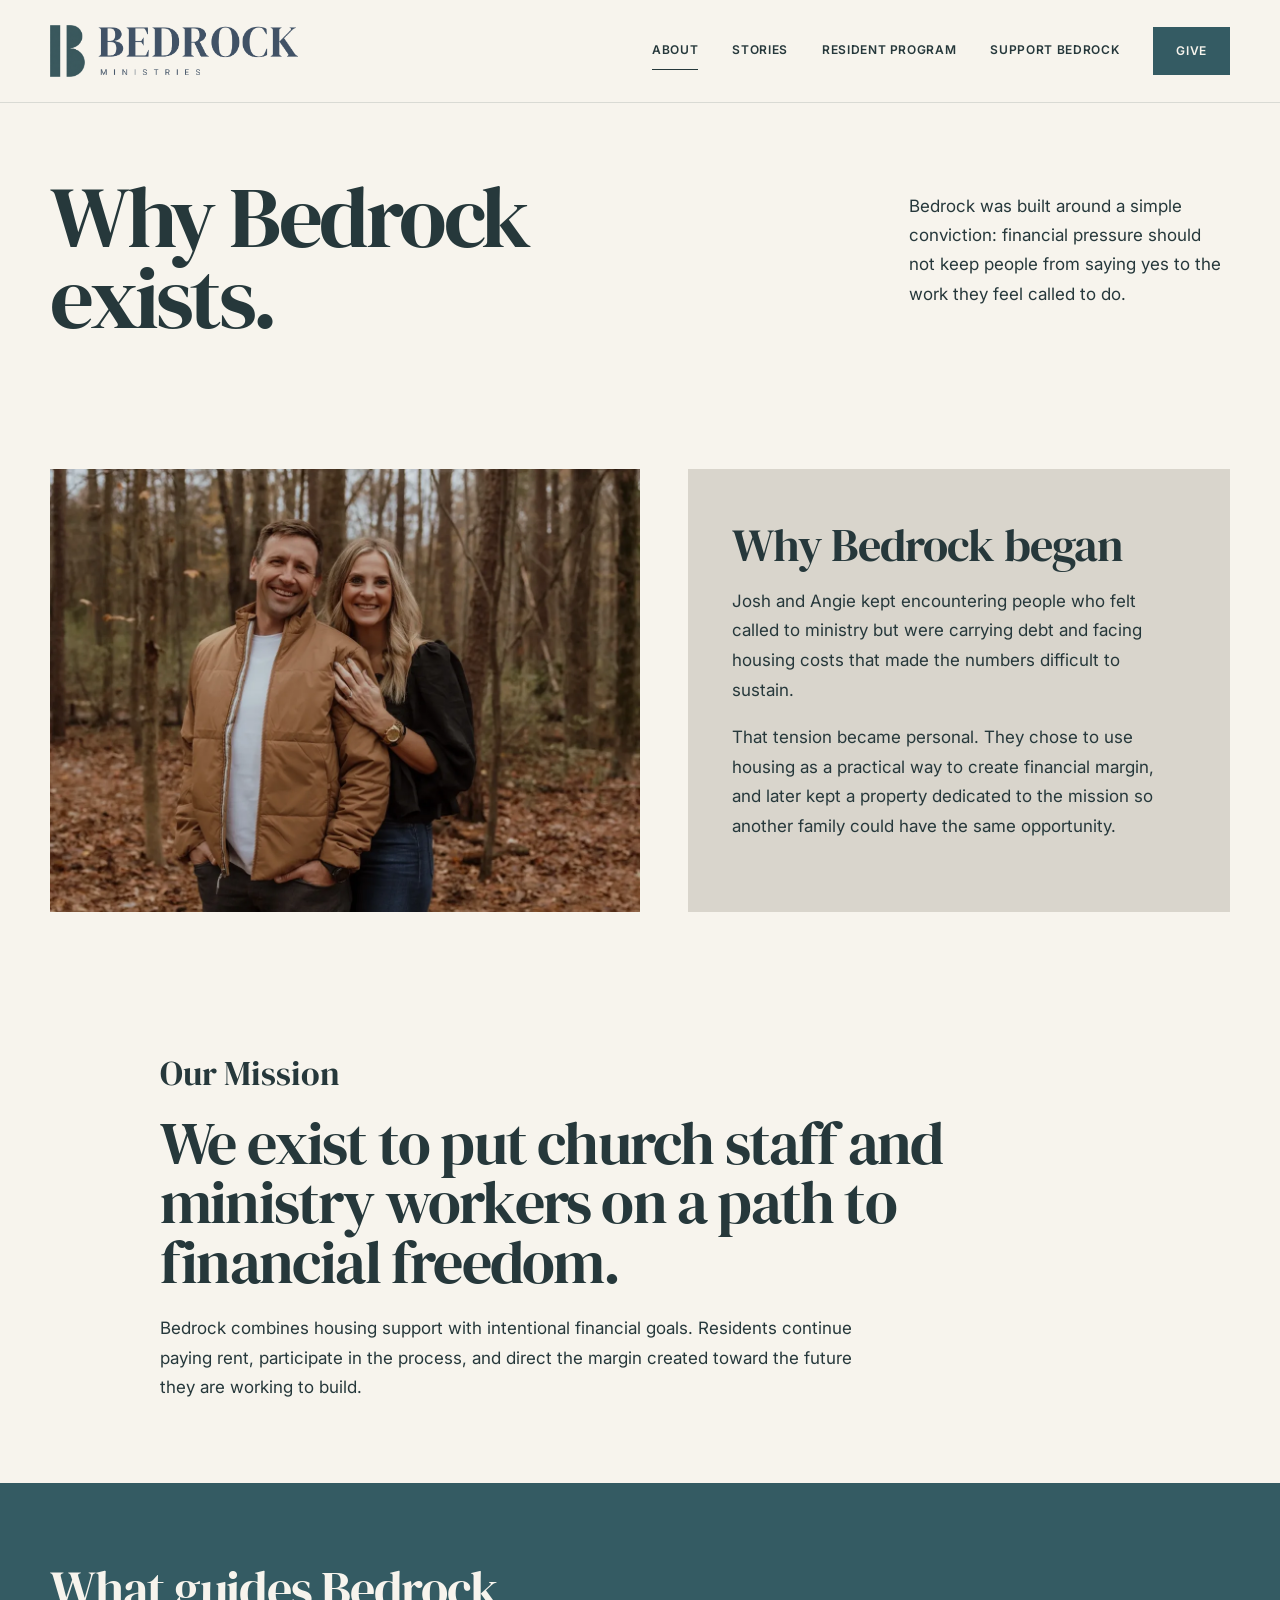
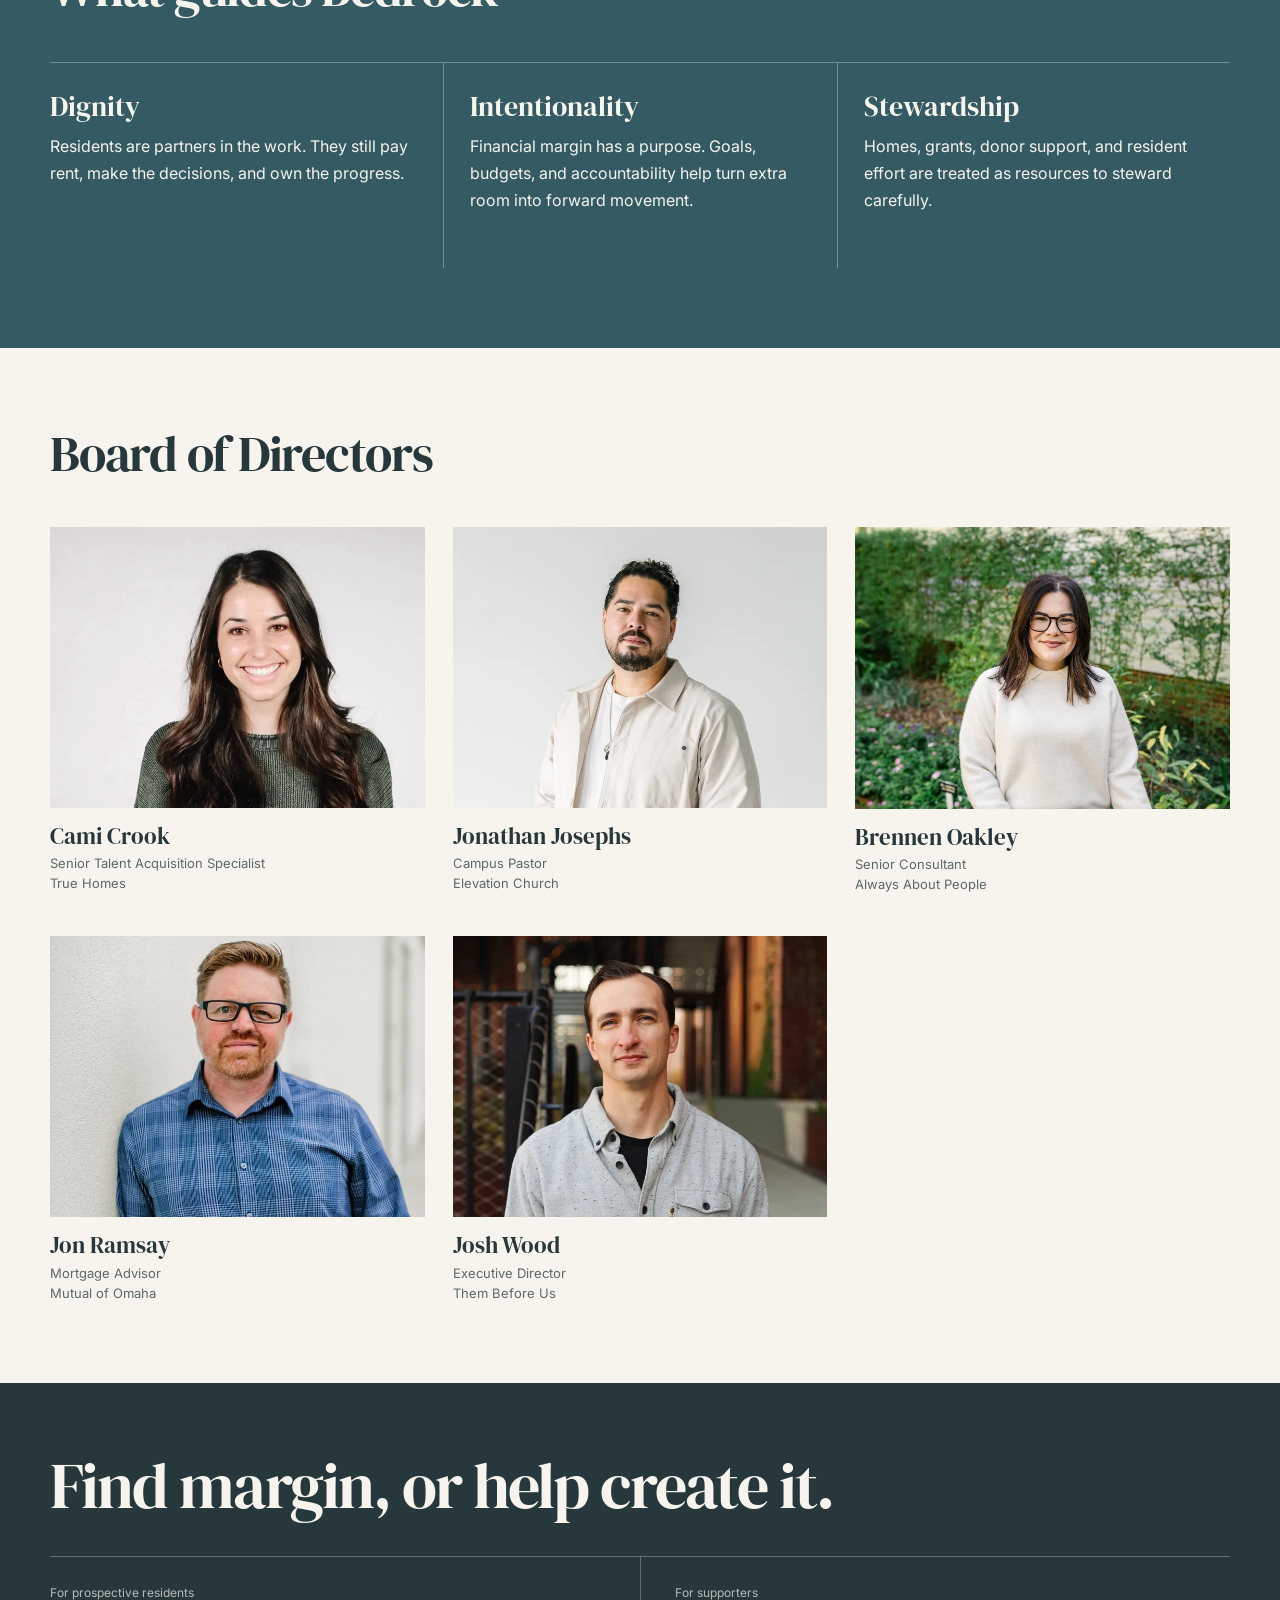
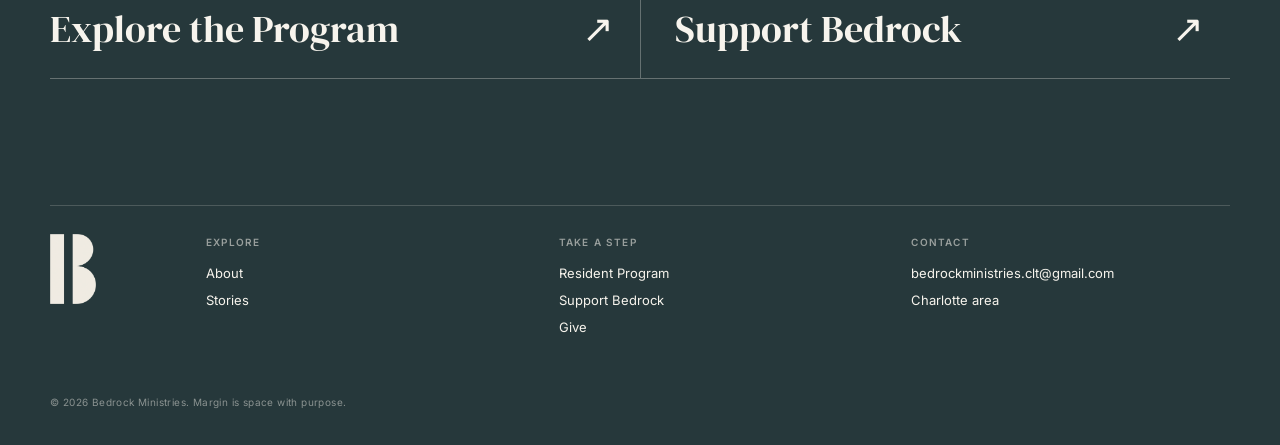
==== commit b85a5d74: "DRAFT 7" ====
--- a/about.html
+++ b/about.html
@@ -18,8 +18,8 @@
 <nav aria-label="Primary navigation" class="desktop-nav">
 <a href="about.html">About</a>
 <a href="stories.html">Stories</a>
-<a href="find-housing.html">Find Housing</a>
-<a href="create-margin.html">Create Margin</a>
+<a href="find-housing.html">Resident Program</a>
+<a href="create-margin.html">Support Bedrock</a>
 <a class="button" href="https://donate.overflow.co/bedrockministries" rel="noopener" target="_blank">Give</a>
 </nav>
 <button aria-controls="mobile-nav" aria-expanded="false" aria-label="Open navigation" class="menu-toggle" type="button">
@@ -29,8 +29,8 @@
 <nav aria-label="Mobile navigation" class="mobile-nav" id="mobile-nav">
 <a href="about.html">About</a>
 <a href="stories.html">Stories</a>
-<a href="find-housing.html">Find Housing</a>
-<a href="create-margin.html">Create Margin</a>
+<a href="find-housing.html">Resident Program</a>
+<a href="create-margin.html">Support Bedrock</a>
 <a class="button" href="https://donate.overflow.co/bedrockministries" rel="noopener" target="_blank">Give</a>
 </nav>
 </header>
@@ -95,8 +95,8 @@
 <div class="wrap">
 <h2 class="display" data-reveal="">Find margin, or help create it.</h2>
 <div class="cta-row" data-reveal="">
-<a href="find-housing.html"><small>For prospective residents</small><strong>Find Housing <span>↗</span></strong></a>
-<a href="create-margin.html"><small>For supporters</small><strong>Create Margin <span>↗</span></strong></a>
+<a href="find-housing.html"><small>For prospective residents</small><strong>Explore the Program <span>↗</span></strong></a>
+<a href="create-margin.html"><small>For supporters</small><strong>Support Bedrock <span>↗</span></strong></a>
 </div>
 </div>
 </section></main>
@@ -114,8 +114,8 @@
 </div>
 <div class="footer-col">
 <strong>Take a step</strong>
-<a href="find-housing.html">Find Housing</a>
-<a href="create-margin.html">Create Margin</a>
+<a href="find-housing.html">Resident Program</a>
+<a href="create-margin.html">Support Bedrock</a>
 <a href="https://donate.overflow.co/bedrockministries" rel="noopener" target="_blank">Give</a>
 </div>
 <div class="footer-col">
--- a/css/styles.css
+++ b/css/styles.css
@@ -1321,3 +1321,33 @@
     grid-template-columns: 1fr;
   }
 }
+
+/* V7 language + hero CTA polish */
+.button.outline {
+  border-color: var(--slate);
+  background: transparent;
+  color: var(--slate);
+}
+.button.outline:hover {
+  border-color: var(--blue);
+  background: var(--blue);
+  color: var(--cream);
+}
+.page-home .hero-actions {
+  gap: 14px;
+}
+.page-home .hero-actions .button {
+  min-width: 190px;
+}
+@media (max-width: 620px) {
+  .page-home .hero-actions {
+    display: grid;
+    grid-template-columns: 1fr;
+    width: 100%;
+    max-width: 360px;
+  }
+  .page-home .hero-actions .button {
+    width: 100%;
+    min-width: 0;
+  }
+}
